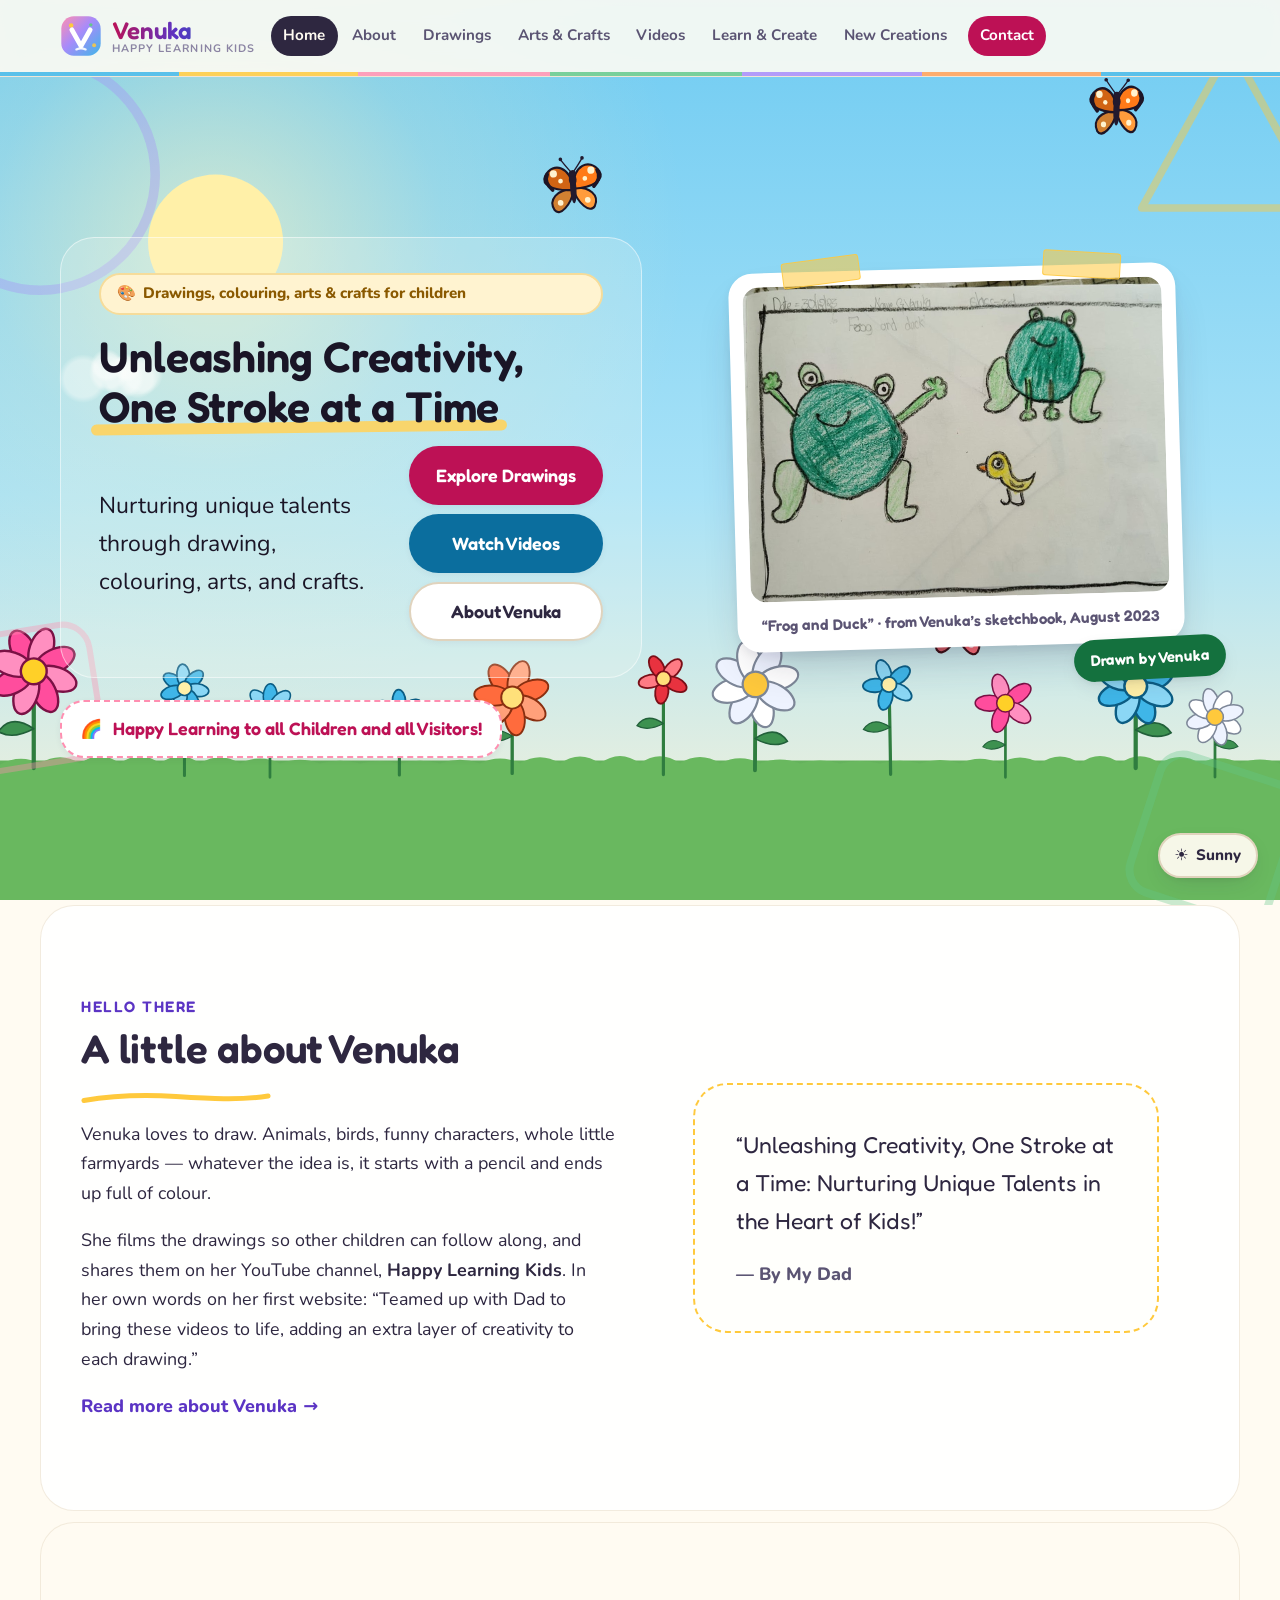
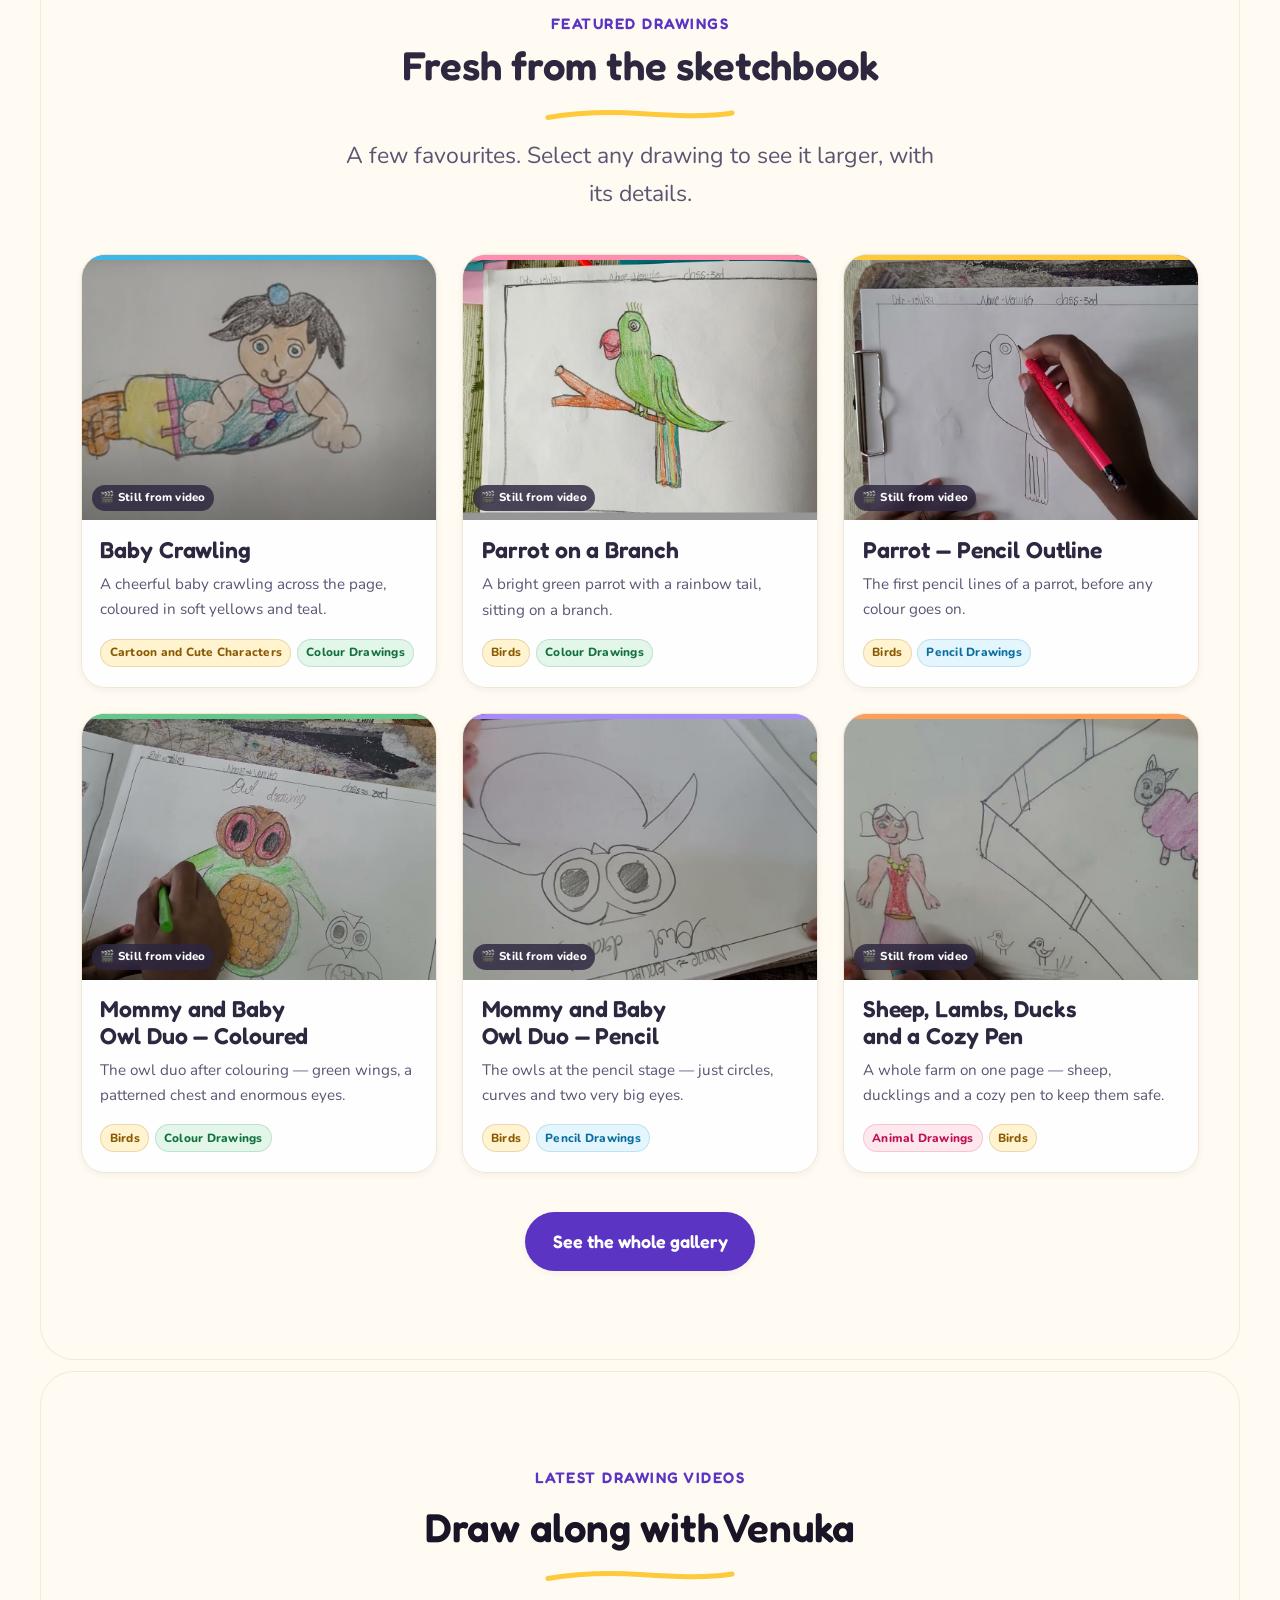
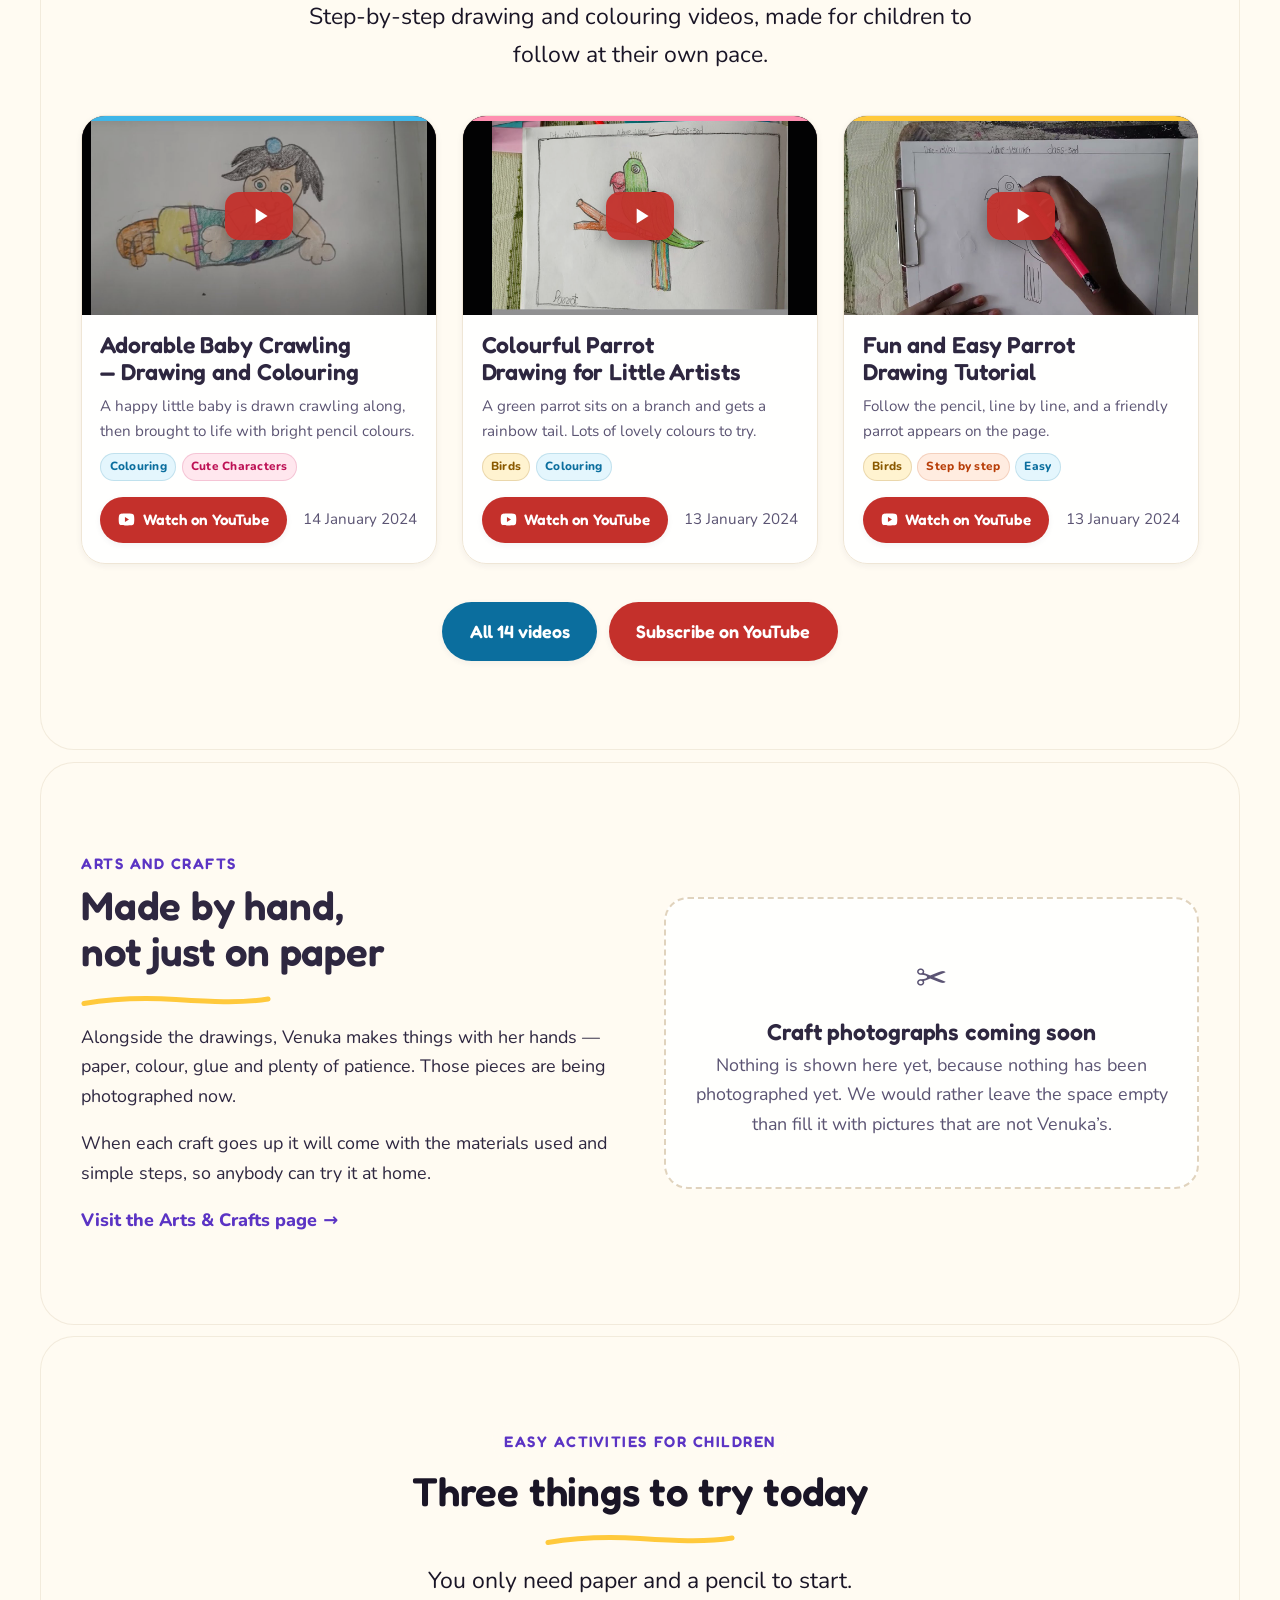
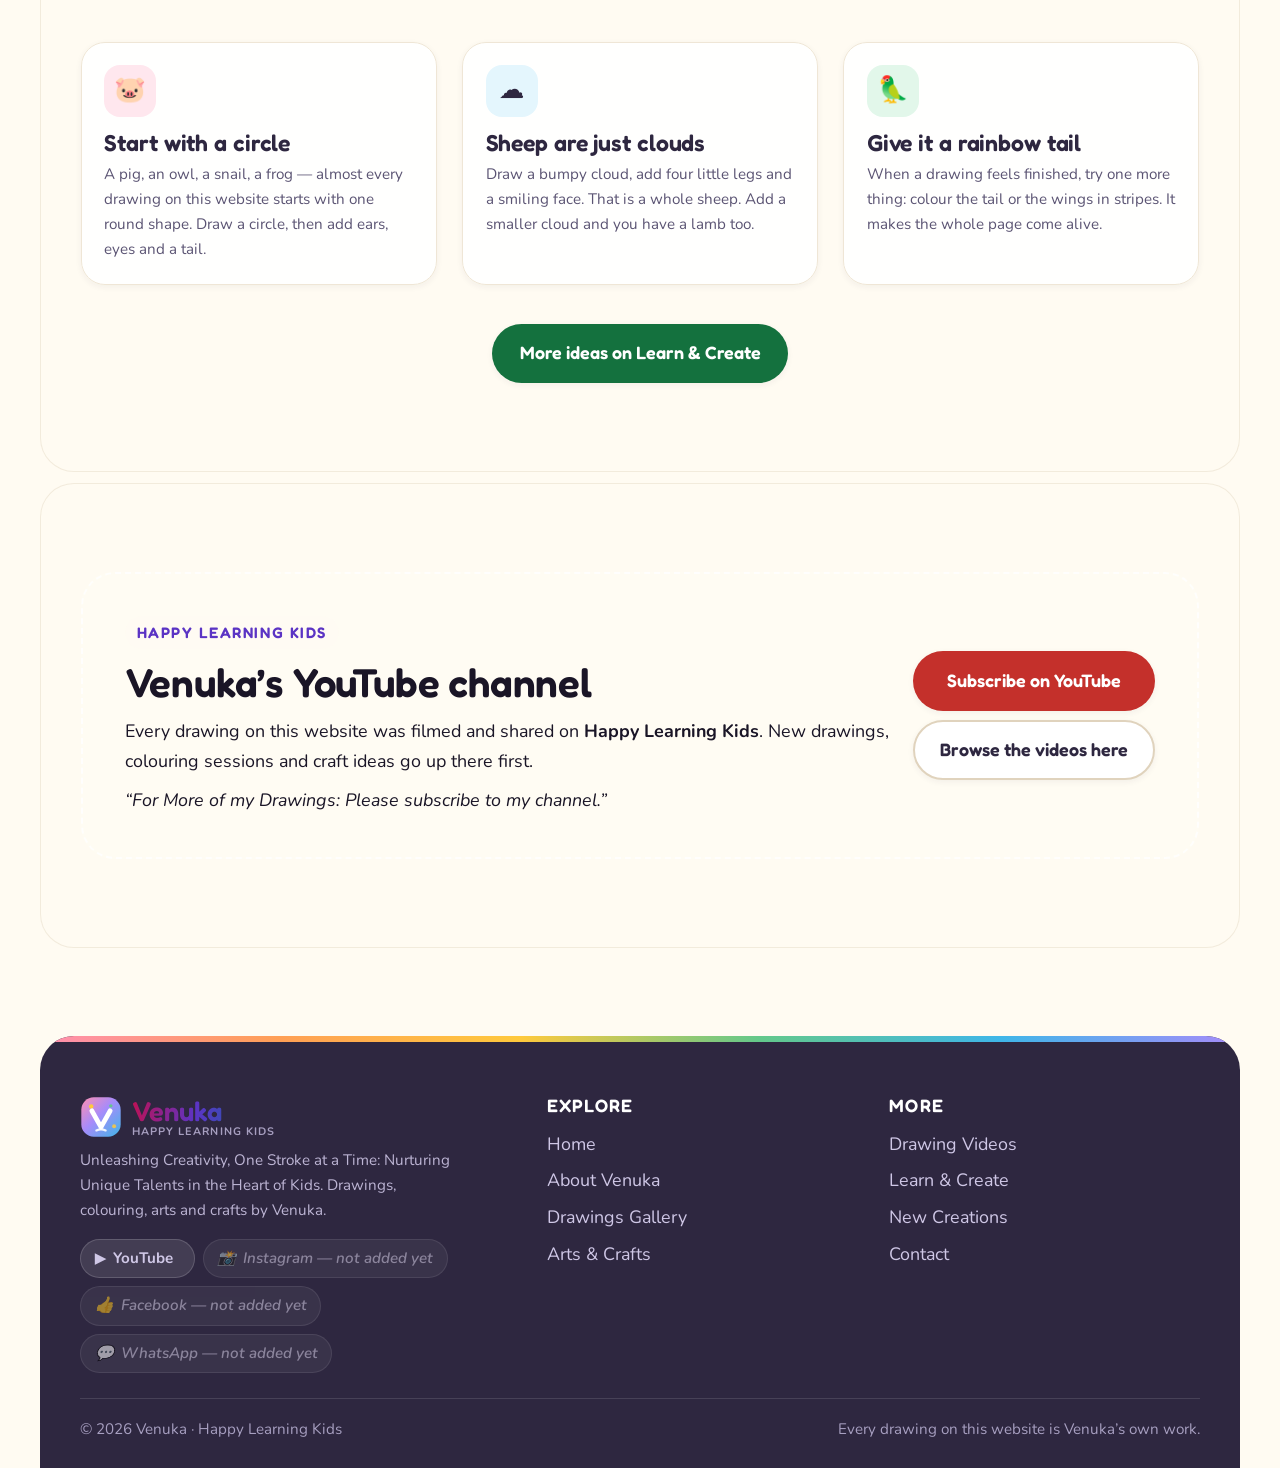
==== index.html @ 7fcc52aa "Venuka — art and crafts website A zero-dependency static site for Venuka's drawings, paintings and c" ====
<!doctype html>
<html lang="en">
<head>
  <meta charset="utf-8">
  <meta name="viewport" content="width=device-width, initial-scale=1">
  <title>Venuka — Drawings, Arts &amp; Crafts for Children | Happy Learning Kids</title>
  <meta name="description" content="Venuka's online art studio: children's drawings, colouring, arts and crafts, and step-by-step drawing videos from the Happy Learning Kids YouTube channel. Unleashing creativity, one stroke at a time.">
  <meta name="color-scheme" content="light">
  <meta name="theme-color" content="#fffbf2">
  <meta name="author" content="Venuka">

  <!-- Social preview. Once this site has its own web address, run
       node tools/set-domain.js https://your-address/   to fill these in. -->
  <meta property="og:type" content="website">
  <meta property="og:site_name" content="Venuka — Happy Learning Kids">
  <meta property="og:title" content="Venuka — Drawings, Arts &amp; Crafts for Children | Happy Learning Kids">
  <meta property="og:description" content="Venuka's online art studio: children's drawings, colouring, arts and crafts, and step-by-step drawing videos from the Happy Learning Kids YouTube channel. Unleashing creativity, one stroke at a time.">
  <meta property="og:image" content="assets/img/og-cover.jpg">
  <meta property="og:image:alt" content="A children's drawing of two green frogs and a yellow duckling by Venuka">
  <meta name="twitter:card" content="summary_large_image">
  <meta name="twitter:title" content="Venuka — Drawings, Arts &amp; Crafts for Children | Happy Learning Kids">
  <meta name="twitter:description" content="Venuka's online art studio: children's drawings, colouring, arts and crafts, and step-by-step drawing videos from the Happy Learning Kids YouTube channel. Unleashing creativity, one stroke at a time.">
  <meta name="twitter:image" content="assets/img/og-cover.jpg">

  <link rel="icon" href="assets/img/favicon.svg" type="image/svg+xml">
  <link rel="apple-touch-icon" href="assets/img/logo.svg">

  <link rel="preconnect" href="https://fonts.googleapis.com">
  <link rel="preconnect" href="https://fonts.gstatic.com" crossorigin>
  <link rel="stylesheet"
        href="https://fonts.googleapis.com/css2?family=Fredoka:wght@400;500;600&family=Nunito:ital,wght@0,400;0,600;0,700;0,800;1,400&display=swap">
  <link rel="stylesheet" href="assets/css/style.css">
</head>
<body>
  <canvas id="scene-canvas" class="scene-canvas" aria-hidden="true"></canvas>
  <a class="skip-link" href="#main">Skip to main content</a>

  <header class="site-header">
    <div class="wrap header-inner">
      <a class="brand" href="index.html">
        <img class="brand-mark" src="assets/img/logo.svg" alt="" width="42" height="42">
        <span class="brand-text">
          <span class="brand-name">Venuka</span>
          <span class="brand-sub">Happy Learning Kids</span>
        </span>
      </a>

      <button class="nav-toggle" type="button" aria-expanded="false" aria-controls="site-nav">
        <span class="nav-toggle-bars" aria-hidden="true"></span> Menu
      </button>

      <nav class="site-nav" id="site-nav" aria-label="Main navigation">
        <ul>
          <li><a href="index.html" aria-current="page">Home</a></li>
          <li><a href="about.html">About</a></li>
          <li><a href="drawings.html">Drawings</a></li>
          <li><a href="crafts.html">Arts &amp; Crafts</a></li>
          <li><a href="videos.html">Videos</a></li>
          <li><a href="learn.html">Learn &amp; Create</a></li>
          <li><a href="new-creations.html">New Creations</a></li>
          <li><a href="contact.html" class="nav-cta">Contact</a></li>
        </ul>
      </nav>
    </div>
  </header>

  <main id="main">
    <section class="hero">
      <div class="deco-layer" aria-hidden="true">
        <svg class="deco deco--circle float" viewBox="0 0 100 100" focusable="false"><circle cx="50" cy="50" r="48"/></svg>
        <svg class="deco deco--triangle float float--alt" viewBox="0 0 100 100" focusable="false"><path d="M50 5 97 90 3 90Z"/></svg>
        <svg class="deco deco--square float float--slow" viewBox="0 0 100 100" focusable="false"><rect x="5" y="5" width="90" height="90" rx="18"/></svg>
        <svg class="deco deco--diamond float float--alt" viewBox="0 0 100 100" focusable="false"><rect x="14" y="14" width="72" height="72" rx="12"/></svg>
      </div>
      <div class="wrap hero-grid">
        <div class="hero-copy">
          <p class="eyebrow"><span aria-hidden="true">&#127912;</span> Drawings, colouring, arts &amp; crafts for children</p>
          <h1>Unleashing Creativity,<br><span class="swash">One Stroke at a Time</span></h1>
          <p class="hero-lede">Nurturing unique talents through drawing, colouring, arts, and crafts.</p>
          <div class="hero-actions">
            <a class="btn btn--primary" href="drawings.html">Explore Drawings</a>
            <a class="btn btn--sky" href="videos.html">Watch Videos</a>
            <a class="btn btn--ghost" href="about.html">About Venuka</a>
          </div>
        </div>

        <div class="hero-art">
          <figure class="art-frame">
            <img src="assets/img/artwork/frog-and-duck-2023.jpg" width="1196" height="899"
                 fetchpriority="high" decoding="async"
                 alt="Sketchbook page headed &lsquo;Frog and duck&rsquo;: two round green frogs with big eyes and waving arms, and a small yellow duckling standing between them, drawn in black outline and filled in with green and yellow crayon.">
            <figcaption>&ldquo;Frog and Duck&rdquo; &middot; from Venuka&rsquo;s sketchbook, August 2023</figcaption>
          </figure>
          <p class="hero-badge" aria-hidden="true">Drawn by Venuka</p>
        </div>
      </div>

      <div class="wrap hero-welcome-row">
        <p class="hero-welcome"><span aria-hidden="true">&#127752;</span> Happy Learning to all Children and all Visitors!</p>
      </div>
    </section>

    <section class="section section--tint">
      <div class="wrap">
        <div class="grid grid--2" style="align-items:center">
          <div class="reveal">
            <span class="section-kicker">Hello there</span>
            <h2>A little about Venuka</h2>
            <svg class="underline-swash" viewBox="0 0 200 12" aria-hidden="true" focusable="false" preserveAspectRatio="none"><path d="M3 8.5C34 3.5 66 2.5 100 4.5C134 6.5 168 8.5 197 4" fill="none" stroke="currentColor" stroke-width="5" stroke-linecap="round"/></svg>
            <p>Venuka loves to draw. Animals, birds, funny characters, whole little farmyards &mdash;
              whatever the idea is, it starts with a pencil and ends up full of colour.</p>
            <p>She films the drawings so other children can follow along, and shares them on
              her YouTube channel, <strong>Happy Learning Kids</strong>. In her own words on her
              first website: &ldquo;Teamed up with Dad to bring these videos to life, adding an extra
              layer of creativity to each drawing.&rdquo;</p>
            <p><a class="link-arrow" href="about.html">Read more about Venuka</a></p>
          </div>
          <blockquote class="callout reveal" style="border-color:var(--sun)">
            <p style="font-family:var(--font-display);font-size:var(--step-1);color:var(--ink)">
              &ldquo;Unleashing Creativity, One Stroke at a Time: Nurturing Unique Talents in the Heart of Kids!&rdquo;</p>
            <footer style="color:var(--ink-soft);font-weight:800">&mdash; By My Dad</footer>
          </blockquote>
        </div>
      </div>
    </section>

    <section class="section" id="featured">
      <div class="wrap">
        <div class="section-head section-head--center reveal">
          <span class="section-kicker">Featured drawings</span>
          <h2>Fresh from the sketchbook</h2>
          <svg class="underline-swash" viewBox="0 0 200 12" aria-hidden="true" focusable="false" preserveAspectRatio="none"><path d="M3 8.5C34 3.5 66 2.5 100 4.5C134 6.5 168 8.5 197 4" fill="none" stroke="currentColor" stroke-width="5" stroke-linecap="round"/></svg>
          <p>A few favourites. Select any drawing to see it larger, with its details.</p>
        </div>
        <noscript><p class="noscript-note">This part of the page needs JavaScript to show Venuka&rsquo;s artwork and videos. You can also see everything on the <a href="https://www.youtube.com/@hlearningkids">Happy Learning Kids YouTube channel</a>.</p></noscript>
        <div class="grid grid--3" id="featured-drawings" data-lightbox-scope></div>
        <div class="section-foot">
          <a class="btn btn--purple" href="drawings.html">See the whole gallery</a>
        </div>
      </div>
    </section>

    <section class="section section--sky">
      <div class="wrap">
        <div class="section-head section-head--center reveal">
          <span class="section-kicker">Latest drawing videos</span>
          <h2>Draw along with Venuka</h2>
          <svg class="underline-swash" viewBox="0 0 200 12" aria-hidden="true" focusable="false" preserveAspectRatio="none"><path d="M3 8.5C34 3.5 66 2.5 100 4.5C134 6.5 168 8.5 197 4" fill="none" stroke="currentColor" stroke-width="5" stroke-linecap="round"/></svg>
          <p>Step-by-step drawing and colouring videos, made for children to follow at their own pace.</p>
        </div>
        <noscript><p class="noscript-note">This part of the page needs JavaScript to show Venuka&rsquo;s artwork and videos. You can also see everything on the <a href="https://www.youtube.com/@hlearningkids">Happy Learning Kids YouTube channel</a>.</p></noscript>
        <div class="grid grid--3" id="latest-videos"></div>
        <div class="section-foot">
          <a class="btn btn--sky" href="videos.html">All 14 videos</a>
          <a class="btn btn--yt" href="https://www.youtube.com/@hlearningkids" target="_blank" rel="noopener">Subscribe on YouTube<span class="visually-hidden"> (opens in a new tab)</span></a>
        </div>
      </div>
    </section>

    <section class="section">
      <div class="wrap">
        <div class="grid grid--2" style="align-items:center;gap:clamp(1.5rem,4vw,3rem)">
          <div class="reveal">
            <span class="section-kicker">Arts and crafts</span>
            <h2>Made by hand, not just on paper</h2>
            <svg class="underline-swash" viewBox="0 0 200 12" aria-hidden="true" focusable="false" preserveAspectRatio="none"><path d="M3 8.5C34 3.5 66 2.5 100 4.5C134 6.5 168 8.5 197 4" fill="none" stroke="currentColor" stroke-width="5" stroke-linecap="round"/></svg>
            <p>Alongside the drawings, Venuka makes things with her hands &mdash; paper, colour, glue
              and plenty of patience. Those pieces are being photographed now.</p>
            <p>When each craft goes up it will come with the materials used and simple
              steps, so anybody can try it at home.</p>
            <p><a class="link-arrow" href="crafts.html">Visit the Arts &amp; Crafts page</a></p>
          </div>
          <div class="state reveal">
            <span class="state-emoji" aria-hidden="true">&#9986;</span>
            <h3>Craft photographs coming soon</h3>
            <p>Nothing is shown here yet, because nothing has been photographed yet.
              We would rather leave the space empty than fill it with pictures that
              are not Venuka&rsquo;s.</p>
          </div>
        </div>
      </div>
    </section>

    <section class="section section--sun">
      <div class="wrap">
        <div class="section-head section-head--center reveal">
          <span class="section-kicker">Easy activities for children</span>
          <h2>Three things to try today</h2>
          <svg class="underline-swash" viewBox="0 0 200 12" aria-hidden="true" focusable="false" preserveAspectRatio="none"><path d="M3 8.5C34 3.5 66 2.5 100 4.5C134 6.5 168 8.5 197 4" fill="none" stroke="currentColor" stroke-width="5" stroke-linecap="round"/></svg>
          <p>You only need paper and a pencil to start.</p>
        </div>
        <div class="grid grid--3" id="home-activities"></div>
        <div class="section-foot">
          <a class="btn btn--green" href="learn.html">More ideas on Learn &amp; Create</a>
        </div>
      </div>
    </section>

    <section class="section section--open">
      <div class="wrap">
        <div class="callout callout--split reveal">
          <div>
            <span class="section-kicker">Happy Learning Kids</span>
            <h2 class="mt-0">Venuka&rsquo;s YouTube channel</h2>
            <p>Every drawing on this website was filmed and shared on <strong>Happy Learning Kids</strong>.
              New drawings, colouring sessions and craft ideas go up there first.</p>
            <p style="margin-top:.6rem"><em>&ldquo;For More of my Drawings: Please subscribe to my channel.&rdquo;</em></p>
          </div>
          <div style="display:grid;gap:.6rem">
            <a class="btn btn--yt" href="https://www.youtube.com/@hlearningkids" target="_blank" rel="noopener">Subscribe on YouTube<span class="visually-hidden"> (opens in a new tab)</span></a>
            <a class="btn btn--ghost" href="videos.html">Browse the videos here</a>
          </div>
        </div>
      </div>
    </section>

  </main>

  <footer class="site-footer">
    <div class="wrap footer-grid">
      <div class="footer-brand">
        <a class="brand" href="index.html">
          <img class="brand-mark" src="assets/img/logo.svg" alt="" width="42" height="42">
          <span class="brand-text">
            <span class="brand-name">Venuka</span>
            <span class="brand-sub">Happy Learning Kids</span>
          </span>
        </a>
        <p class="footer-blurb">Unleashing Creativity, One Stroke at a Time: Nurturing Unique Talents in the
          Heart of Kids. Drawings, colouring, arts and crafts by Venuka.</p>
        <div class="footer-social">
          <a class="social-pill" href="https://www.youtube.com/@hlearningkids" target="_blank" rel="noopener">
            <span aria-hidden="true">&#9654;&#65039;</span> YouTube<span class="visually-hidden"> — Happy Learning Kids channel (opens in a new tab)</span>
          </a>
          <span class="social-pill" aria-disabled="true"><span aria-hidden="true">&#128248;</span> Instagram — not added yet</span>
          <span class="social-pill" aria-disabled="true"><span aria-hidden="true">&#128077;</span> Facebook — not added yet</span>
          <span class="social-pill" aria-disabled="true"><span aria-hidden="true">&#128172;</span> WhatsApp — not added yet</span>
        </div>
      </div>

      <nav class="footer-nav" aria-label="Footer navigation">
        <h3>Explore</h3>
        <ul>
          <li><a href="index.html">Home</a></li>
          <li><a href="about.html">About Venuka</a></li>
          <li><a href="drawings.html">Drawings Gallery</a></li>
          <li><a href="crafts.html">Arts &amp; Crafts</a></li>
        </ul>
      </nav>

      <nav class="footer-nav" aria-label="More pages">
        <h3>More</h3>
        <ul>
          <li><a href="videos.html">Drawing Videos</a></li>
          <li><a href="learn.html">Learn &amp; Create</a></li>
          <li><a href="new-creations.html">New Creations</a></li>
          <li><a href="contact.html">Contact</a></li>
        </ul>
      </nav>
    </div>

    <div class="wrap footer-bottom">
      <p class="mb-0">&copy; <span data-year>2026</span> Venuka &middot; Happy Learning Kids</p>
      <p class="mb-0">Every drawing on this website is Venuka&rsquo;s own work.</p>
    </div>
  </footer>

  <button type="button" class="scene-toggle" id="scene-toggle" aria-pressed="true">
    <span class="scene-icon" data-scene-icon aria-hidden="true">&#9728;&#65039;</span>
    <span class="visually-hidden">Moving background scene</span>
    <span class="scene-label" data-scene-text>Sunny</span>
  </button>

  <script src="assets/js/data.js"></script>
  <script src="assets/js/site.js"></script>
  <script src="assets/js/scene.js"></script>
  <script src="assets/js/page-home.js"></script>
</body>
</html>
---- assets/css/style.css ----
/* =========================================================================
   Venuka — Happy Learning Kids
   A joyful online art studio. One stylesheet, no build step.
   Sections: 1 Tokens  2 Base  3 Header/Nav  4 Buttons  5 Hero  6 Sections
             7 Cards  8 Toolbar (search/filters)  9 States  10 Lightbox
             11 Forms  12 Footer  13 Decor & motion  14 Utilities
   ========================================================================= */

/* ---------- 1. Tokens ---------------------------------------------------- */
:root {
  color-scheme: light;

  /* Palette — soft, joyful, contrast-checked */
  --cream:        #fffbf2;
  --cream-deep:   #fdf2dd;
  --paper:        #ffffff;
  --ink:          #2e2740;
  --ink-strong:   #1a1526;   /* for text sitting directly on the scene */
  --ink-soft:     #5b5473;
  --ink-faint:    #8b84a3;

  --sky:          #3fb6e8;
  --sky-tint:     #e4f6fd;
  --sky-deep:     #0b6e9e;

  --sun:          #ffc93c;
  --sun-tint:     #fff3d0;
  --sun-deep:     #8a5900;

  --pink:         #ff8fb1;
  --pink-tint:    #ffe7ee;
  --pink-deep:    #bd1155;

  --green:        #63c88b;
  --green-tint:   #e2f7ea;
  --green-deep:   #14713e;

  --purple:       #a78bfa;
  --purple-tint:  #efe9ff;
  --purple-deep:  #5b34c4;

  --orange:       #ff9f55;
  --orange-tint:  #ffece0;
  --orange-deep:  #b83e08;

  --line:         #efe6d6;
  --line-strong:  #e0d3bd;

  /* Type */
  --font-display: "Fredoka", "Trebuchet MS", "Segoe UI", system-ui, sans-serif;
  --font-body:    "Nunito", "Segoe UI", system-ui, -apple-system, sans-serif;

  --step--1: clamp(0.86rem, 0.83rem + 0.15vw, 0.95rem);
  --step-0:  clamp(1rem, 0.96rem + 0.2vw, 1.12rem);
  --step-1:  clamp(1.2rem, 1.12rem + 0.4vw, 1.45rem);
  --step-2:  clamp(1.45rem, 1.3rem + 0.72vw, 1.95rem);
  --step-3:  clamp(1.8rem, 1.55rem + 1.2vw, 2.6rem);
  --step-4:  clamp(2.2rem, 1.7rem + 2.3vw, 3.75rem);

  /* Shape & depth */
  --r-sm: 10px;
  --r-md: 16px;
  --r-lg: 24px;
  --r-xl: 34px;
  --r-pill: 999px;

  --shadow-sm: 0 2px 6px rgba(46, 39, 64, .06);
  --shadow-md: 0 8px 24px -10px rgba(46, 39, 64, .22), 0 2px 6px rgba(46, 39, 64, .05);
  --shadow-lg: 0 22px 48px -20px rgba(46, 39, 64, .32), 0 4px 12px rgba(46, 39, 64, .07);

  --wrap: 1160px;
  --gutter: clamp(1rem, 4vw, 2.5rem);
  --section-y: clamp(3rem, 7vw, 5.5rem);

  --ease: cubic-bezier(.33, .9, .35, 1);
  --dur: .28s;
}

/* ---------- 2. Base ------------------------------------------------------ */
*, *::before, *::after { box-sizing: border-box; }

html { -webkit-text-size-adjust: 100%; scroll-behavior: smooth; }
@media (prefers-reduced-motion: reduce) { html { scroll-behavior: auto; } }

body {
  margin: 0;
  background: var(--cream);
  color: var(--ink);
  font-family: var(--font-body);
  font-size: var(--step-0);
  line-height: 1.65;
  -webkit-font-smoothing: antialiased;
  overflow-x: hidden;
}

h1, h2, h3, h4 {
  font-family: var(--font-display);
  font-weight: 600;
  line-height: 1.15;
  margin: 0 0 .5em;
  letter-spacing: -.005em;
  text-wrap: balance;
}
h1 { font-size: var(--step-4); }
h2 { font-size: var(--step-3); }
h3 { font-size: var(--step-1); }
p  { margin: 0 0 1em; text-wrap: pretty; }
p:last-child { margin-bottom: 0; }

img, svg, iframe { max-width: 100%; }
img { height: auto; display: block; }

a { color: var(--sky-deep); text-decoration-thickness: .09em; text-underline-offset: .16em; }
a:hover { color: var(--purple-deep); }

ul, ol { padding-left: 1.15em; }
li { margin-bottom: .35em; }

:focus-visible {
  outline: 3px solid var(--purple-deep);
  outline-offset: 3px;
  border-radius: 6px;
}

::selection { background: var(--sun-tint); color: var(--ink); }

.skip-link {
  position: absolute; left: 8px; top: -100px; z-index: 200;
  background: var(--ink); color: #fff; padding: .7em 1.2em;
  border-radius: 0 0 var(--r-md) var(--r-md); font-weight: 700;
  text-decoration: none; transition: top .18s var(--ease);
}
.skip-link:focus { top: 0; color: #fff; }

.wrap { width: min(100% - (var(--gutter) * 2), var(--wrap)); margin-inline: auto; }
.wrap--narrow { width: min(100% - (var(--gutter) * 2), 780px); margin-inline: auto; }

/* ---------- 3. Header & navigation --------------------------------------- */
.site-header {
  position: sticky; top: 0; z-index: 90;
  background: rgba(255, 251, 242, .88);
  backdrop-filter: blur(12px) saturate(1.3);
  -webkit-backdrop-filter: blur(12px) saturate(1.3);
  border-bottom: 1px solid var(--line);
}
.site-header::after {
  content: ""; display: block; height: 4px;
  background: linear-gradient(90deg, var(--sky) 0 14%, var(--sun) 14% 28%, var(--pink) 28% 43%,
              var(--green) 43% 58%, var(--purple) 58% 72%, var(--orange) 72% 86%, var(--sky) 86% 100%);
  opacity: .85;
}
.header-inner {
  display: flex; align-items: center; gap: 1rem;
  min-height: 72px;
}

.brand { display: inline-flex; align-items: center; gap: .6rem; text-decoration: none; color: var(--ink); }
.brand:hover { color: var(--ink); }
.brand-mark { width: 42px; height: 42px; flex: none; }
.brand-text { display: grid; line-height: 1.05; }
.brand-name {
  font-family: var(--font-display); font-weight: 600; font-size: 1.5rem;
  background: linear-gradient(96deg, var(--pink-deep), var(--purple-deep) 45%, var(--sky-deep));
  -webkit-background-clip: text; background-clip: text; color: transparent;
}
.brand-sub { font-size: .68rem; letter-spacing: .1em; text-transform: uppercase; color: var(--ink-faint); font-weight: 700; }

.nav-toggle {
  margin-left: auto; display: inline-flex; align-items: center; gap: .5rem;
  background: var(--paper); border: 2px solid var(--line-strong); color: var(--ink);
  font: inherit; font-weight: 700; padding: .5em .85em; border-radius: var(--r-pill); cursor: pointer;
}
.nav-toggle:hover { border-color: var(--purple); }
.nav-toggle-bars { position: relative; width: 18px; height: 2px; background: currentColor; border-radius: 2px; }
.nav-toggle-bars::before, .nav-toggle-bars::after {
  content: ""; position: absolute; left: 0; width: 18px; height: 2px; background: currentColor; border-radius: 2px;
  transition: transform var(--dur) var(--ease), top var(--dur) var(--ease);
}
.nav-toggle-bars::before { top: -6px; }
.nav-toggle-bars::after  { top: 6px; }
.nav-toggle[aria-expanded="true"] .nav-toggle-bars { background: transparent; }
.nav-toggle[aria-expanded="true"] .nav-toggle-bars::before { top: 0; transform: rotate(45deg); }
.nav-toggle[aria-expanded="true"] .nav-toggle-bars::after  { top: 0; transform: rotate(-45deg); }

.site-nav ul { list-style: none; display: flex; align-items: center; gap: .15rem; margin: 0; padding: 0; }
.site-nav li { margin: 0; }
.site-nav a {
  display: block; padding: .5em .8em; border-radius: var(--r-pill);
  color: var(--ink-soft); font-weight: 700; text-decoration: none; font-size: var(--step--1);
  white-space: nowrap; transition: background var(--dur) var(--ease), color var(--dur) var(--ease);
}
.site-nav a:hover { background: var(--purple-tint); color: var(--purple-deep); }
.site-nav a[aria-current="page"] { background: var(--ink); color: var(--cream); }
.site-nav .nav-cta {
  background: var(--pink-deep); color: #fff; margin-left: .4rem;
}
.site-nav .nav-cta:hover { background: var(--purple-deep); color: #fff; }

@media (max-width: 1060px) {
  .site-nav {
    position: absolute; inset: 100% 0 auto 0;
    background: var(--cream); border-bottom: 1px solid var(--line);
    box-shadow: var(--shadow-md);
    padding: .6rem var(--gutter) 1.2rem;
    display: none;
  }
  .site-nav.is-open { display: block; }
  .site-nav ul { flex-direction: column; align-items: stretch; gap: .15rem; }
  .site-nav a { padding: .75em 1em; font-size: var(--step-0); }
  .site-nav .nav-cta { margin-left: 0; margin-top: .4rem; text-align: center; }
}
@media (min-width: 1061px) { .nav-toggle { display: none; } }
@media (max-width: 400px) {
  .header-inner { gap: .5rem; min-height: 64px; }
  .brand-mark { width: 36px; height: 36px; }
  .brand-name { font-size: 1.28rem; }
  .brand-sub { font-size: .6rem; letter-spacing: .05em; }
  .nav-toggle { padding: .45em .7em; font-size: .9rem; }
}

/* ---------- 4. Buttons --------------------------------------------------- */
.btn {
  display: inline-flex; align-items: center; justify-content: center; gap: .5em;
  font-family: var(--font-display); font-weight: 600; font-size: var(--step-0);
  padding: .72em 1.4em; border-radius: var(--r-pill);
  border: 2px solid transparent; cursor: pointer; text-decoration: none;
  transition: transform var(--dur) var(--ease), box-shadow var(--dur) var(--ease),
              background var(--dur) var(--ease), color var(--dur) var(--ease);
  box-shadow: var(--shadow-sm);
}
.btn:hover { transform: translateY(-2px); box-shadow: var(--shadow-md); }
.btn:active { transform: translateY(0); }
.btn svg { flex: none; }

.btn--primary { background: var(--pink-deep); color: #fff; }
.btn--primary:hover { background: #a30d48; color: #fff; }
.btn--sky     { background: var(--sky-deep); color: #fff; }
.btn--sky:hover { background: #085a82; color: #fff; }
.btn--purple  { background: var(--purple-deep); color: #fff; }
.btn--purple:hover { background: #4a27a8; color: #fff; }
.btn--green   { background: var(--green-deep); color: #fff; }
.btn--green:hover { background: #0f5c31; color: #fff; }
.btn--yt      { background: #c4302b; color: #fff; }
.btn--yt:hover { background: #a3231f; color: #fff; }
.btn--ghost {
  background: var(--paper); color: var(--ink); border-color: var(--line-strong);
}
.btn--ghost:hover { background: var(--paper); color: var(--purple-deep); border-color: var(--purple); }
.btn--sm { font-size: var(--step--1); padding: .55em 1.05em; }
.btn--block { width: 100%; }

.link-arrow {
  display: inline-flex; align-items: center; gap: .35em; font-weight: 800;
  text-decoration: none; color: var(--purple-deep);
}
.link-arrow::after { content: "→"; transition: transform var(--dur) var(--ease); }
.link-arrow:hover::after { transform: translateX(4px); }

/* ---------- 5. Hero ------------------------------------------------------ */
.hero { position: relative; padding: clamp(2.5rem, 6vw, 5rem) 0 clamp(2rem, 5vw, 4rem); overflow: hidden; }
.hero-grid {
  display: grid; gap: clamp(1.75rem, 4vw, 3.5rem);
  grid-template-columns: 1fr; align-items: center;
}
@media (min-width: 900px) { .hero-grid { grid-template-columns: 1.05fr .95fr; } }

.eyebrow {
  display: inline-flex; align-items: center; gap: .5em;
  background: var(--sun-tint); color: var(--sun-deep);
  border: 2px solid #f6dc9a;
  font-weight: 800; font-size: var(--step--1);
  padding: .4em 1em; border-radius: var(--r-pill); margin-bottom: 1.1rem;
}
.hero h1 { margin-bottom: .35em; }
.hero h1 .swash {
  position: relative; display: inline-block; white-space: nowrap;
  max-width: 100%;                    /* never wider than the card it sits in */
}
.hero h1 .swash::after {
  content: ""; position: absolute; left: -2%; right: -2%; bottom: -.06em; height: .26em;
  background: var(--sun); border-radius: var(--r-pill); z-index: -1; opacity: .9;
  transform: rotate(-.7deg);
}
.hero-lede { font-size: var(--step-1); color: var(--ink-soft); max-width: 34ch; }
.hero-actions { display: flex; flex-wrap: wrap; gap: .7rem; margin-top: 1.6rem; }

.hero-welcome {
  margin-top: 1.8rem; display: inline-flex; align-items: center; gap: .65rem;
  background: var(--paper); border: 2px dashed var(--pink);
  border-radius: var(--r-lg); padding: .75rem 1.15rem;
  font-family: var(--font-display); font-weight: 600; color: var(--pink-deep);
  box-shadow: var(--shadow-sm);
}

/* Featured artwork "taped paper" frame */
.hero-art { position: relative; }
.art-frame {
  position: relative; background: var(--paper); padding: 14px 14px 0;
  border-radius: var(--r-lg); box-shadow: var(--shadow-lg);
  transform: rotate(-1.6deg);
}
.art-frame img { border-radius: var(--r-md); width: 100%; }
.art-frame figcaption {
  font-family: var(--font-display); font-weight: 600; text-align: center;
  padding: .7rem .5rem .9rem; color: var(--ink-soft); font-size: var(--step--1);
}
.art-frame::before, .art-frame::after {
  content: ""; position: absolute; top: -13px; width: 78px; height: 26px;
  background: rgba(255, 201, 60, .55); border: 1px solid rgba(255, 201, 60, .8);
  border-radius: 3px;
}
.art-frame::before { left: 12%; transform: rotate(-6deg); }
.art-frame::after  { right: 12%; transform: rotate(5deg); }

.hero-badge {
  position: absolute; right: -6px; bottom: -14px;
  background: var(--green-deep); color: #fff;
  font-family: var(--font-display); font-weight: 600; font-size: var(--step--1);
  padding: .55em 1.1em; border-radius: var(--r-pill);
  box-shadow: var(--shadow-md); transform: rotate(-3deg);
}

/* ---------- 6. Sections -------------------------------------------------- */
.section { padding-block: var(--section-y); position: relative; }
.section--tint { background: var(--paper); border-block: 1px solid var(--line); }
.section--sky  { background: linear-gradient(180deg, var(--sky-tint), var(--cream)); }
.section--sun  { background: linear-gradient(180deg, var(--sun-tint), var(--cream)); }

.section-head { margin-bottom: clamp(1.6rem, 3.5vw, 2.6rem); max-width: 62ch; }
.section-head--center { margin-inline: auto; text-align: center; }
.section-head p { color: var(--ink-soft); font-size: var(--step-1); margin-bottom: 0; }
.section-kicker {
  display: block; font-family: var(--font-display); font-weight: 600;
  color: var(--purple-deep); font-size: var(--step--1);
  letter-spacing: .1em; text-transform: uppercase; margin-bottom: .4rem;
}
.underline-swash { display: block; width: 190px; max-width: 55%; height: 12px; margin: .1rem 0 1rem; color: var(--sun); }
.section-head--center .underline-swash { margin-inline: auto; }

.section-foot { margin-top: clamp(1.6rem, 3vw, 2.4rem); display: flex; flex-wrap: wrap; gap: .8rem; justify-content: center; }

/* Page banner (inner pages) */
.page-hero { padding: clamp(2.2rem, 5vw, 3.6rem) 0 clamp(1.4rem, 3vw, 2.2rem); position: relative; overflow: hidden; }
.page-hero h1 { margin-bottom: .3em; }
.page-hero p { font-size: var(--step-1); color: var(--ink-soft); max-width: 60ch; }
.breadcrumb { font-size: var(--step--1); color: var(--ink-faint); margin-bottom: .6rem; }
.breadcrumb a { color: var(--ink-soft); text-decoration: none; font-weight: 700; }
.breadcrumb a:hover { color: var(--purple-deep); text-decoration: underline; }

/* ---------- 7. Cards ----------------------------------------------------- */
.grid { display: grid; gap: clamp(1rem, 2.4vw, 1.6rem); }
.grid--3 { grid-template-columns: repeat(auto-fill, minmax(min(100%, 290px), 1fr)); }
.grid--4 { grid-template-columns: repeat(auto-fill, minmax(min(100%, 235px), 1fr)); }
.grid--2 { grid-template-columns: repeat(auto-fill, minmax(min(100%, 400px), 1fr)); }

.card {
  position: relative; display: flex; flex-direction: column;
  background: var(--paper); border: 1px solid var(--line);
  border-radius: var(--r-lg); overflow: hidden;
  box-shadow: var(--shadow-sm);
  transition: transform var(--dur) var(--ease), box-shadow var(--dur) var(--ease), border-color var(--dur) var(--ease);
}
.card::before {
  content: ""; position: absolute; inset: 0 0 auto; height: 5px; z-index: 2;
  background: var(--accent, var(--sky));
}
.card:hover, .card:focus-within { transform: translateY(-4px); box-shadow: var(--shadow-lg); border-color: var(--line-strong); }
.card-body { padding: 1.05rem 1.15rem 1.25rem; display: flex; flex-direction: column; flex: 1; gap: .55rem; }
.card-title { font-size: var(--step-1); margin: 0; }
.card-title a { color: inherit; text-decoration: none; }
.card-desc { color: var(--ink-soft); font-size: var(--step--1); margin: 0; }
.card-foot { margin-top: auto; padding-top: .45rem; display: flex; flex-wrap: wrap; gap: .5rem; align-items: center; }

.media {
  position: relative; display: block; width: 100%;
  background: var(--cream-deep);
  aspect-ratio: 4 / 3; overflow: hidden;
}
.media--wide { aspect-ratio: 16 / 9; }
.media img { width: 100%; height: 100%; object-fit: cover; transition: transform .5s var(--ease); }
.card:hover .media img { transform: scale(1.045); }

.tag-row { display: flex; flex-wrap: wrap; gap: .35rem; }
.tag {
  font-size: .74rem; font-weight: 800; letter-spacing: .02em;
  padding: .28em .7em; border-radius: var(--r-pill);
  background: var(--sky-tint); color: var(--sky-deep); border: 1px solid rgba(11, 110, 158, .16);
}
.tag--pink   { background: var(--pink-tint);   color: var(--pink-deep);   border-color: rgba(189, 17, 85, .16); }
.tag--green  { background: var(--green-tint);  color: var(--green-deep);  border-color: rgba(20, 113, 62, .16); }
.tag--purple { background: var(--purple-tint); color: var(--purple-deep); border-color: rgba(91, 52, 196, .16); }
.tag--sun    { background: var(--sun-tint);    color: var(--sun-deep);    border-color: rgba(138, 89, 0, .18); }
.tag--orange { background: var(--orange-tint); color: var(--orange-deep); border-color: rgba(184, 62, 8, .16); }

/* Small badge sitting on the image */
.media-badge {
  position: absolute; left: .6rem; bottom: .6rem; z-index: 2;
  background: rgba(46, 39, 64, .82); color: #fff;
  font-size: .72rem; font-weight: 800; letter-spacing: .02em;
  padding: .3em .7em; border-radius: var(--r-pill);
  backdrop-filter: blur(4px); display: inline-flex; align-items: center; gap: .35em;
}

/* Artwork tile = button that opens the lightbox */
.art-tile { padding: 0; border: 0; background: none; font: inherit; cursor: zoom-in; text-align: left; width: 100%; }
.art-tile .media::after {
  content: ""; position: absolute; inset: 0; background: rgba(46, 39, 64, 0); transition: background var(--dur) var(--ease);
}
.art-tile:hover .media::after { background: rgba(46, 39, 64, .1); }
.zoom-hint {
  position: absolute; right: .6rem; top: 1rem; z-index: 3;
  width: 34px; height: 34px; border-radius: 50%;
  background: rgba(255, 255, 255, .92); color: var(--ink);
  display: grid; place-items: center; box-shadow: var(--shadow-sm);
  opacity: 0; transform: scale(.85); transition: opacity var(--dur) var(--ease), transform var(--dur) var(--ease);
}
.art-tile:hover .zoom-hint, .art-tile:focus-visible .zoom-hint { opacity: 1; transform: scale(1); }

/* Video facade */
.video-facade { position: relative; width: 100%; border: 0; padding: 0; background: var(--ink); cursor: pointer; display: block; }
.video-facade img { width: 100%; height: 100%; object-fit: cover; opacity: .95; transition: opacity var(--dur) var(--ease), transform .5s var(--ease); }
.video-facade:hover img { opacity: 1; transform: scale(1.04); }
.play-btn {
  position: absolute; inset: 0; margin: auto; width: 68px; height: 48px;
  border-radius: 14px; background: rgba(196, 48, 43, .94);
  display: grid; place-items: center; pointer-events: none;
  box-shadow: 0 6px 18px rgba(0, 0, 0, .35);
  transition: transform var(--dur) var(--ease), background var(--dur) var(--ease);
}
.video-facade:hover .play-btn { transform: scale(1.1); background: #c4302b; }
.play-btn svg { width: 26px; height: 26px; fill: #fff; margin-left: 2px; }
.video-embed { position: relative; width: 100%; aspect-ratio: 16 / 9; background: #000; }
.video-embed iframe { position: absolute; inset: 0; width: 100%; height: 100%; border: 0; }

/* Numbered step lists (crafts, learn) */
.steps { counter-reset: step; list-style: none; padding: 0; margin: .4rem 0 0; display: grid; gap: .55rem; }
.steps li { counter-increment: step; position: relative; padding-left: 2.4rem; margin: 0; color: var(--ink-soft); font-size: var(--step--1); }
.steps li::before {
  content: counter(step); position: absolute; left: 0; top: .05em;
  width: 1.7rem; height: 1.7rem; border-radius: 50%;
  background: var(--purple-tint); color: var(--purple-deep);
  font-family: var(--font-display); font-weight: 600; font-size: .85rem;
  display: grid; place-items: center;
}

/* Feature / idea tiles */
.tile {
  background: var(--paper); border: 1px solid var(--line); border-radius: var(--r-lg);
  padding: 1.35rem 1.4rem; box-shadow: var(--shadow-sm);
  transition: transform var(--dur) var(--ease), box-shadow var(--dur) var(--ease);
}
.tile:hover { transform: translateY(-3px); box-shadow: var(--shadow-md); }
.tile h3 { margin-bottom: .35rem; }
.tile p { color: var(--ink-soft); font-size: var(--step--1); }
.tile-icon {
  width: 52px; height: 52px; border-radius: var(--r-md); display: grid; place-items: center;
  margin-bottom: .85rem; font-size: 1.6rem; background: var(--accent-tint, var(--sky-tint));
}

/* Callout strip */
.callout {
  background: var(--paper); border: 2px dashed var(--purple);
  border-radius: var(--r-xl); padding: clamp(1.4rem, 3.5vw, 2.6rem);
  display: grid; gap: 1.2rem; align-items: center; box-shadow: var(--shadow-sm);
}
@media (min-width: 780px) { .callout--split { grid-template-columns: 1fr auto; } }
.callout h2, .callout h3 { margin-bottom: .3em; }
.callout p { color: var(--ink-soft); margin-bottom: 0; }

/* ---------- 8. Toolbar: search + filters --------------------------------- */
.toolbar {
  background: var(--paper); border: 1px solid var(--line); border-radius: var(--r-lg);
  padding: 1rem 1.15rem; box-shadow: var(--shadow-sm); margin-bottom: 1.6rem;
  display: grid; gap: .9rem;
}
.search-field { position: relative; display: block; }
.search-field label { display: block; font-weight: 800; font-size: var(--step--1); margin-bottom: .35rem; }
.search-field input {
  width: 100%; font: inherit; color: var(--ink);
  padding: .7em 2.6em .7em 2.6em;
  border: 2px solid var(--line-strong); border-radius: var(--r-pill);
  background: var(--cream);
}
.search-field input:focus { border-color: var(--purple); background: var(--paper); }
.search-icon { position: absolute; left: .95em; bottom: .72em; color: var(--ink-faint); pointer-events: none; }
.search-clear {
  position: absolute; right: .5em; bottom: .42em;
  border: 0; background: var(--line); color: var(--ink); cursor: pointer;
  width: 28px; height: 28px; border-radius: 50%; font-size: 1rem; line-height: 1;
  display: none; place-items: center;
}
.search-clear.is-visible { display: grid; }
.search-clear:hover { background: var(--pink-tint); color: var(--pink-deep); }

.filters { display: flex; flex-wrap: wrap; gap: .45rem; }
.filters-label {
  width: 100%; font-weight: 800; font-size: var(--step--1); margin-bottom: -.2rem;
}
.chip {
  font: inherit; font-weight: 700; font-size: var(--step--1);
  padding: .42em 1em; border-radius: var(--r-pill); cursor: pointer;
  background: var(--cream); color: var(--ink-soft);
  border: 2px solid var(--line-strong);
  transition: background var(--dur) var(--ease), color var(--dur) var(--ease), border-color var(--dur) var(--ease);
  display: inline-flex; align-items: center; gap: .45em;
}
.chip:hover { border-color: var(--purple); color: var(--purple-deep); }
.chip[aria-pressed="true"] { background: var(--ink); border-color: var(--ink); color: var(--cream); }
.chip-count { font-size: .74em; opacity: .75; font-variant-numeric: tabular-nums; }

.result-count { font-size: var(--step--1); color: var(--ink-soft); font-weight: 700; margin-bottom: 1rem; }

/* ---------- 9. States: loading / empty / error --------------------------- */
.state {
  border: 2px dashed var(--line-strong); border-radius: var(--r-lg);
  background: var(--paper); padding: clamp(1.8rem, 5vw, 3rem) 1.5rem;
  text-align: center; color: var(--ink-soft);
}
.state h3 { color: var(--ink); margin-bottom: .35rem; }
.state p { margin-bottom: 0; }
.state-emoji { font-size: 2.4rem; display: block; margin-bottom: .5rem; }
.state--error { border-color: var(--orange); background: var(--orange-tint); color: var(--orange-deep); }
.state--error h3 { color: var(--orange-deep); }
.state--ok { border-style: solid; border-color: var(--green); background: var(--green-tint); color: var(--green-deep); }
.state--ok h3 { color: var(--green-deep); }

/* Skeleton loader */
.skeleton-grid { display: grid; gap: clamp(1rem, 2.4vw, 1.6rem); grid-template-columns: repeat(auto-fill, minmax(min(100%, 290px), 1fr)); }
.skeleton {
  border-radius: var(--r-lg); border: 1px solid var(--line); background: var(--paper); overflow: hidden;
}
.skeleton-media { aspect-ratio: 4 / 3; background: var(--cream-deep); }
.skeleton-line { height: 12px; margin: 1rem 1.15rem; border-radius: var(--r-pill); background: var(--cream-deep); }
.skeleton-line:last-child { width: 60%; margin-bottom: 1.4rem; }
.skeleton-media, .skeleton-line {
  background: linear-gradient(90deg, var(--cream-deep) 25%, #f7ecd6 37%, var(--cream-deep) 63%);
  background-size: 400% 100%; animation: shimmer 1.4s linear infinite;
}
@keyframes shimmer { 0% { background-position: 100% 0; } 100% { background-position: 0 0; } }

/* "Photo coming soon" placeholder inside a media box */
.media--placeholder {
  display: grid; place-items: center; text-align: center; padding: 1rem;
  background: repeating-linear-gradient(-45deg, var(--cream-deep) 0 12px, #fbf0d9 12px 24px);
  color: var(--ink-soft);
}
.media--placeholder .ph-emoji { font-size: 2rem; display: block; }
.media--placeholder .ph-text { font-weight: 800; font-size: var(--step--1); }
.media--placeholder .ph-sub { font-size: .78rem; color: var(--ink-faint); }

/* ---------- 10. Lightbox ------------------------------------------------- */
.lightbox {
  position: fixed; inset: 0; z-index: 120;
  background: rgba(29, 24, 41, .9);
  backdrop-filter: blur(6px); -webkit-backdrop-filter: blur(6px);
  display: none; padding: clamp(.5rem, 3vw, 2rem);
}
.lightbox.is-open { display: grid; place-items: center; }
.lightbox-dialog {
  background: var(--cream); border-radius: var(--r-lg); overflow: hidden;
  width: min(100%, 1080px); max-height: 100%;
  display: grid; grid-template-rows: auto 1fr; box-shadow: var(--shadow-lg);
}
@media (min-width: 900px) {
  .lightbox-dialog { grid-template-columns: minmax(0, 1.55fr) minmax(300px, .95fr);
                     grid-template-rows: 1fr; min-height: min(66vh, 620px); }
}
.lightbox-figure {
  background: #1d1829; display: grid; place-items: center; min-height: 240px; position: relative; padding: 1rem;
}
.lightbox-figure img { max-height: min(72vh, 720px); width: auto; max-width: 100%; object-fit: contain; border-radius: var(--r-sm); }
@media (max-width: 899px) { .lightbox-figure { padding: .6rem; } .lightbox-figure img { max-height: 40vh; } }
.lightbox-panel { padding: 1.4rem 1.5rem; overflow-y: auto; display: flex; flex-direction: column; gap: .8rem; }
.lightbox-panel h2 { font-size: var(--step-2); margin-bottom: 0; }
.lightbox-panel .lb-desc { color: var(--ink-soft); }
.lb-meta { list-style: none; padding: 0; margin: 0; display: grid; gap: .5rem; border-top: 1px solid var(--line); padding-top: .9rem; }
.lb-meta li { display: grid; grid-template-columns: 8.5rem 1fr; gap: .5rem; margin: 0; font-size: var(--step--1); }
.lb-meta dt, .lb-meta .k { font-weight: 800; color: var(--ink); }
.lb-meta .v { color: var(--ink-soft); }
.lb-meta .v.is-missing { color: var(--ink-faint); font-style: italic; }
.lightbox-actions { margin-top: auto; display: flex; flex-wrap: wrap; gap: .55rem; padding-top: .6rem; }

.lb-close {
  position: absolute; top: .6rem; right: .6rem; z-index: 5;
  width: 42px; height: 42px; border-radius: 50%; border: 0; cursor: pointer;
  background: rgba(255, 255, 255, .92); color: var(--ink); font-size: 1.25rem; line-height: 1;
  display: grid; place-items: center; box-shadow: var(--shadow-sm);
}
.lb-close:hover { background: #fff; color: var(--pink-deep); }
.lb-nav {
  position: absolute; top: 50%; transform: translateY(-50%); z-index: 5;
  width: 44px; height: 44px; border-radius: 50%; border: 0; cursor: pointer;
  background: rgba(255, 255, 255, .85); color: var(--ink); font-size: 1.3rem; line-height: 1;
  display: grid; place-items: center; box-shadow: var(--shadow-sm);
}
.lb-nav:hover { background: #fff; color: var(--purple-deep); }
.lb-prev { left: .6rem; }
.lb-next { right: .6rem; }
.lb-counter {
  position: absolute; bottom: .7rem; left: 50%; transform: translateX(-50%);
  background: rgba(29, 24, 41, .75); color: #fff; font-size: .78rem; font-weight: 700;
  padding: .25em .8em; border-radius: var(--r-pill);
}
body.lb-open { overflow: hidden; }

/* ---------- 11. Forms ---------------------------------------------------- */
.form-card {
  background: var(--paper); border: 1px solid var(--line); border-radius: var(--r-lg);
  padding: clamp(1.3rem, 3.5vw, 2.2rem); box-shadow: var(--shadow-md);
}
.field { margin-bottom: 1.1rem; }
.field label { display: block; font-weight: 800; margin-bottom: .35rem; }
.field .req { color: var(--pink-deep); }
.field .hint { font-size: .82rem; color: var(--ink-faint); font-weight: 600; display: block; margin-top: .15rem; }
.field input, .field select, .field textarea {
  width: 100%; font: inherit; color: var(--ink); background: var(--cream);
  border: 2px solid var(--line-strong); border-radius: var(--r-md);
  padding: .7em .9em;
}
.field textarea { min-height: 150px; resize: vertical; border-radius: var(--r-md); }
.field input:focus, .field select:focus, .field textarea:focus { border-color: var(--purple); background: var(--paper); }
.field input[aria-invalid="true"], .field textarea[aria-invalid="true"] { border-color: var(--orange-deep); background: var(--orange-tint); }
.field-error { color: var(--orange-deep); font-weight: 700; font-size: var(--step--1); margin-top: .3rem; min-height: 1.2em; }
.field-error:empty { min-height: 0; }

.form-note {
  background: var(--sun-tint); border: 1px solid #f3dda4; border-radius: var(--r-md);
  padding: .9rem 1.1rem; font-size: var(--step--1); color: var(--sun-deep); margin-bottom: 1.3rem;
}
.form-note strong { color: #6d4600; }

.contact-list { list-style: none; padding: 0; margin: 0; display: grid; gap: .75rem; }
.contact-list li { margin: 0; }
.contact-item {
  display: flex; gap: .85rem; align-items: flex-start;
  background: var(--paper); border: 1px solid var(--line); border-radius: var(--r-md);
  padding: .85rem 1rem; text-decoration: none; color: inherit;
}
a.contact-item:hover { border-color: var(--purple); color: inherit; }
.contact-item .ci-icon { font-size: 1.3rem; flex: none; line-height: 1.3; }
.contact-item .ci-label { font-weight: 800; display: block; }
.contact-item .ci-value { color: var(--ink-soft); font-size: var(--step--1); word-break: break-word; }
.contact-item .ci-value.is-placeholder { color: var(--ink-faint); font-style: italic; }

/* ---------- 12. Footer --------------------------------------------------- */
.site-footer { background: var(--ink); color: #d8d2e8; margin-top: var(--section-y); }
.site-footer::before {
  content: ""; display: block; height: 6px;
  background: linear-gradient(90deg, var(--pink), var(--orange), var(--sun), var(--green), var(--sky), var(--purple));
}
.footer-grid { display: grid; gap: 2rem; padding: clamp(2.2rem, 5vw, 3.4rem) 0 1.6rem; }
@media (min-width: 760px) { .footer-grid { grid-template-columns: 1.4fr 1fr 1fr; } }
.site-footer h3 { color: #fff; font-size: var(--step-0); letter-spacing: .06em; text-transform: uppercase; margin-bottom: .8rem; }
.site-footer a { color: #cfc7e6; text-decoration: none; }
.site-footer a:hover { color: #fff; text-decoration: underline; }
.footer-nav ul { list-style: none; padding: 0; margin: 0; display: grid; gap: .45rem; }
.footer-nav li { margin: 0; }
.footer-blurb { color: #bdb5d4; font-size: var(--step--1); max-width: 42ch; }
.footer-brand .brand-name { font-size: 1.7rem; }
.footer-brand .brand-sub { color: #a79fc0; }
.footer-social { display: flex; flex-wrap: wrap; gap: .5rem; margin-top: 1rem; }
.social-pill {
  display: inline-flex; align-items: center; gap: .45em;
  background: rgba(255, 255, 255, .1); border: 1px solid rgba(255, 255, 255, .16);
  border-radius: var(--r-pill); padding: .4em .9em; font-size: var(--step--1); font-weight: 700;
}
.social-pill:hover { background: rgba(255, 255, 255, .18); text-decoration: none !important; }
.social-pill[aria-disabled="true"] { opacity: .55; font-style: italic; font-weight: 600; }
.footer-bottom {
  border-top: 1px solid rgba(255, 255, 255, .12); padding: 1.1rem 0 1.6rem;
  display: flex; flex-wrap: wrap; gap: .6rem 1.2rem; justify-content: space-between;
  font-size: var(--step--1); color: #a79fc0;
}

/* ---------- 13. Decor & motion ------------------------------------------- */
.blob { position: absolute; z-index: -1; pointer-events: none; opacity: .5; filter: blur(2px); }
.blob--1 { top: -70px; left: -90px; width: 320px; color: var(--sky); }
.blob--2 { bottom: -110px; right: -80px; width: 380px; color: var(--pink); }
.blob--3 { top: 30%; right: 6%; width: 120px; color: var(--sun); opacity: .55; }

/* Keep the decorative shapes gentle on small screens, where they sit directly
   behind the headings rather than beside them. */
@media (max-width: 760px) {
  .blob { opacity: .28; }
  .blob--1 { width: 230px; top: -50px; left: -80px; }
  .blob--2 { width: 260px; bottom: -70px; right: -70px; }
}

.float { animation: float 7s ease-in-out infinite; }
.float--slow { animation-duration: 10s; }
.float--alt  { animation-delay: -3.5s; }
@keyframes float {
  0%, 100% { transform: translateY(0) rotate(0deg); }
  50%      { transform: translateY(-14px) rotate(2.5deg); }
}

/* Content is visible by default. The hidden starting state is only switched on
   once JavaScript has confirmed it can observe and reveal it again, so a failed
   script or an unsupported browser can never leave the page blank. */
.reveal { transition: opacity .55s var(--ease), transform .55s var(--ease); }
:root.reveal-ready .reveal { opacity: 0; transform: translateY(18px); }
:root.reveal-ready .reveal.is-in { opacity: 1; transform: none; }

@media (prefers-reduced-motion: reduce) {
  *, *::before, *::after {
    animation-duration: .001ms !important; animation-iteration-count: 1 !important;
    transition-duration: .001ms !important; scroll-behavior: auto !important;
  }
  .reveal, :root.reveal-ready .reveal { opacity: 1 !important; transform: none !important; }
  .card:hover, .btn:hover, .tile:hover { transform: none; }
}

/* ---------- 14. Utilities ------------------------------------------------ */
.visually-hidden {
  position: absolute !important; width: 1px; height: 1px; padding: 0; margin: -1px;
  overflow: hidden; clip: rect(0 0 0 0); white-space: nowrap; border: 0;
}
.center { text-align: center; }
.stack > * + * { margin-top: 1rem; }
.mt-0 { margin-top: 0; } .mb-0 { margin-bottom: 0; }
.mt-2 { margin-top: 1.5rem; } .mt-3 { margin-top: 2.4rem; }
.prose p { max-width: 68ch; }
.prose h2 { margin-top: 2rem; }
.prose h3 { margin-top: 1.5rem; }
[hidden] { display: none !important; }

.noscript-note {
  background: var(--orange-tint); border: 2px solid var(--orange);
  color: var(--orange-deep); border-radius: var(--r-md);
  padding: 1rem 1.2rem; font-weight: 700; margin-bottom: 1.5rem;
}

/* =========================================================================
   15. Living background scene
   -------------------------------------------------------------------------
   A seasonal meadow canvas sits behind the whole page. Two rules keep it from
   ever hurting readability:
     * every sky palette in scene.js is deliberately light, and
     * anything carrying body text sits on a near-opaque panel above it.
   The scene shows at full strength through the hero areas and the page edges.
   ========================================================================= */

:root { --season-accent: var(--sky); }

html { background: var(--cream); }

.scene-canvas {
  position: fixed; inset: 0; z-index: -2;
  width: 100%; height: 100%;
  display: block; pointer-events: none;
  /* The canvas is opaque for speed, which means it starts black. This paints
     sky underneath it so there is never a black flash before the first frame. */
  background: linear-gradient(180deg, #6fcbf2, #a8e2f7 55%, #fff4d6);
}

body { background: transparent; }

/* Content panels. Translucent enough that the meadow and the butterflies show
   through everywhere, but still high enough to hold their contrast ratios
   against the darkest sky the scene can produce — every pair below was
   measured against all four season palettes. */
.section          { background: rgba(255, 251, 242, .88); }
.section--tint    { background: rgba(255, 255, 255, .90); }
.section--sky     { background: rgba(228, 246, 253, .18); }
.section--sun     { background: rgba(255, 243, 208, .2); }
.site-header      { background: rgba(255, 251, 242, .90); }

/* Cards, tiles and panels lighten too, so a butterfly crossing behind the
   gallery is still visible. Artwork itself is opaque, so nothing shows
   through the drawings. */
/* Two levels on purpose. Cards holding artwork stay near-solid so the drawings
   read cleanly; the big roomy panels — toolbars, callouts, the contact form,
   empty states — go noticeably more see-through, so the meadow and a passing
   butterfly show through the largest areas of the page. Both were measured
   against every season sky. */
.card { background: rgba(255, 255, 255, .92); }
.tile { background: rgba(255, 255, 255, .87); }
.callout, .toolbar, .form-card, .contact-item,
.state:not(.state--error):not(.state--ok) {
  background: rgba(255, 255, 255, .84);
}
.section--tint .card { background: rgba(255, 255, 255, .95); }
.section--tint .tile { background: rgba(255, 255, 255, .92); }

/* On a wide screen the content floats as a column, so the meadow, the weather
   and the butterflies stay visible down both sides while you read. */
@media (min-width: 1180px) {
  main > .section {
    width: min(100% - 5rem, 1360px);
    margin-inline: auto;
    border-radius: var(--r-xl);
    border: 1px solid rgba(239, 230, 214, .8);
  }
  main > .section + .section { margin-top: .7rem; }
  .site-footer { width: min(100% - 5rem, 1360px); margin: var(--section-y) auto 0;
                 border-radius: var(--r-xl) var(--r-xl) 0 0; overflow: hidden; }
}

/* The hero areas are the window on to the scene: no panel behind the section
   itself, only behind the words. The home hero is given real height so the
   meadow, the sky and the butterflies have a stage to play on. */
.hero, .page-hero { background: transparent; }
.hero {
  min-height: min(92vh, 880px);
  display: grid; align-content: center;
}
@media (max-width: 760px) { .hero { min-height: auto; } }

/* ---- Airy blocks --------------------------------------------------------
   The hero panel, the inner-page titles, the callouts and the feature bands
   are left almost completely see-through, so the meadow, the weather and the
   butterflies run right behind the words. Nothing is hidden behind a slab.

   That only works because the text inside is stepped up to the strong ink
   colour, which clears WCAG AA against every sky the scene can produce and
   against grass, snow and a bright bloom too. The long reading sections keep
   their paper — text you actually sit and read should not have weather moving
   behind it. */
.hero-copy,
.page-hero > .wrap {
  background: rgba(255, 251, 242, .18);
  border: 1px solid rgba(255, 255, 255, .5);
  border-radius: var(--r-xl);
  padding: clamp(1.1rem, 3.2vw, 2.2rem) clamp(.9rem, 3vw, 2.4rem);
}
.callout, .section--sky, .section--sun {
  background: rgba(255, 251, 242, .18);
}
/* Feature and call-to-action bands on the other pages get the same openness.
   Long-form reading sections keep their paper on purpose. */
.section--open { background: rgba(255, 251, 242, .18); }
.callout { border-color: rgba(255, 255, 255, .7); box-shadow: none; }

/* Step the supporting text up so it holds against whatever is behind it. */
.hero-copy h1, .hero-copy .hero-lede,
.page-hero h1, .page-hero p,
.page-hero .breadcrumb, .page-hero .breadcrumb a,
.callout h2, .callout h3, .callout p, .callout footer,
.section--sky > .wrap > .section-head h2,
.section--sky > .wrap > .section-head p,
.section--sun > .wrap > .section-head h2,
.section--sun > .wrap > .section-head p,
.section--open > .wrap > .section-head h2,
.section--open > .wrap > .section-head p,
.section--open > .wrap > h1,
.section--open > .wrap > p {
  color: var(--ink-strong);
}

/* The purple kicker is too light to sit straight on the sky, so in these
   blocks it gets its own small paper chip and keeps its colour. */
.hero-copy .section-kicker,
.page-hero .section-kicker,
.callout .section-kicker,
.section--sky .section-head .section-kicker,
.section--sun .section-head .section-kicker,
.section--open .section-head .section-kicker {
  display: inline-block;
  background: rgba(255, 251, 242, .9);
  padding: .28em .8em;
  border-radius: var(--r-pill);
  margin-bottom: .6rem;
}

/* On a phone the panel fills nearly the whole width, so the hero is given a
   band of open sky above it for the butterflies to actually be seen in, and
   the headline is eased down a step so it never crowds the panel edge. */
@media (max-width: 620px) {
  .hero { padding-top: clamp(5rem, 28vw, 8rem); }
  /* The lower bound has to suit a 320px phone: the swash line cannot wrap,
     so if the minimum is too large it runs out through the side. */
  .hero h1 { font-size: clamp(1.6rem, 7.9vw, 2.6rem); }
  .hero-copy { padding: 1.15rem 1rem 1.35rem; }
  .page-hero > .wrap { padding: 1.15rem 1rem 1.3rem; }
}
/* Inner pages get a deeper band of sky above their title panel, so there is
   somewhere for the butterflies to be seen rather than washing out behind it. */
.page-hero { padding-top: clamp(3.5rem, 8vw, 6.5rem); }
.page-hero > .wrap { margin-block: .4rem; }
.hero-art { z-index: 1; }

/* ---- Hero arrangement ---------------------------------------------------
   The headline runs the full width of the panel, the supporting line sits on
   the left and the three buttons stack down the right. The welcome message is
   deliberately outside the panel, resting straight on the meadow — that alone
   takes about 90px off the panel's height and lets the flowers show. */
@media (min-width: 900px) {
  .hero-copy {
    display: grid;
    grid-template-columns: minmax(0, 1fr) auto;
    column-gap: 1.8rem;
    align-items: start;
  }
  .hero-copy > .eyebrow,
  .hero-copy > h1 { grid-column: 1 / -1; }
  .hero-copy > .hero-lede { grid-column: 1; align-self: center; margin-bottom: 0; }
  .hero-copy > .hero-actions {
    grid-column: 2;
    flex-direction: column;
    align-items: stretch;
    margin-top: 0;
    gap: .55rem;
  }
  .hero-copy > .hero-actions .btn { width: 100%; }

  /* The button column takes width off the panel, so the headline is sized to
     the room that is actually left. Without this the swash line — which cannot
     wrap — runs straight out through the side of the card. */
  .hero h1 { font-size: clamp(2rem, 3.35vw, 3.05rem); }
}

.hero-welcome-row { margin-top: 1.4rem; }
.hero-welcome-row .hero-welcome { margin-top: 0; }

/* ---- Corner shapes ------------------------------------------------------
   Round in the top left, a triangle top right, a soft square bottom left.
   Flat fills with crisp edges — no blur filter anywhere. */
.deco-layer { position: absolute; inset: 0; z-index: -1; pointer-events: none; overflow: hidden; }
/* Drawn as outlines rather than solid blocks. Over a busy meadow a filled
   translucent square just reads as a smudge; a crisp stroked shape reads as a
   deliberate decoration and keeps the scene behind it clean. */
.deco { position: absolute; }
.deco path, .deco rect, .deco circle {
  fill: none; stroke: currentColor; stroke-width: 4; stroke-linejoin: round;
}

.deco--circle   { top: -22px; left: -80px; width: 240px; color: var(--purple); opacity: .34; }
.deco--triangle { top: -40px; right: -46px; width: 190px; color: var(--season-accent); opacity: .46;
                  transition: color 1.2s var(--ease); }
.deco--square   { bottom: 16%; left: -46px; width: 150px; color: var(--pink); opacity: .38;
                  transform: rotate(-9deg); }
.deco--diamond  { bottom: -34px; right: -34px; width: 200px; color: var(--green); opacity: .34;
                  transform: rotate(18deg); }

@media (max-width: 760px) {
  .deco { opacity: .2; }
  .deco--circle { width: 175px; top: -55px; left: -62px; }
  .deco--triangle { width: 130px; }
  .deco--square { width: 115px; }
  .deco--diamond { width: 140px; }
}

/* ---- Weather badge / scene control -------------------------------------- */
.scene-toggle {
  position: fixed; right: clamp(.7rem, 2vw, 1.4rem); bottom: clamp(.7rem, 2vw, 1.4rem);
  z-index: 80;
  display: inline-flex; align-items: center; gap: .5em;
  font: inherit; font-weight: 800; font-size: var(--step--1);
  padding: .5em .95em; border-radius: var(--r-pill); cursor: pointer;
  background: rgba(255, 251, 242, .94);
  color: var(--ink);
  border: 2px solid var(--line-strong);
  box-shadow: var(--shadow-md);
  transition: transform var(--dur) var(--ease), border-color var(--dur) var(--ease);
}
.scene-toggle:hover { transform: translateY(-2px); border-color: var(--purple); }
.scene-toggle .scene-icon { font-size: 1.05em; line-height: 1; }
.scene-toggle[aria-pressed="false"] { color: var(--ink-soft); border-style: dashed; }

@media (max-width: 560px) {
  .scene-toggle { font-size: .78rem; padding: .45em .8em; }
  .scene-toggle .scene-label { display: none; }
}

@media (prefers-reduced-motion: reduce) {
  .scene-canvas { transition: none; }
  .deco { animation: none !important; }
}

/* Nothing in the scene should ever print. */
@media print {
  .scene-canvas, .scene-toggle, .deco-layer { display: none !important; }
  body { background: #fff; }
}
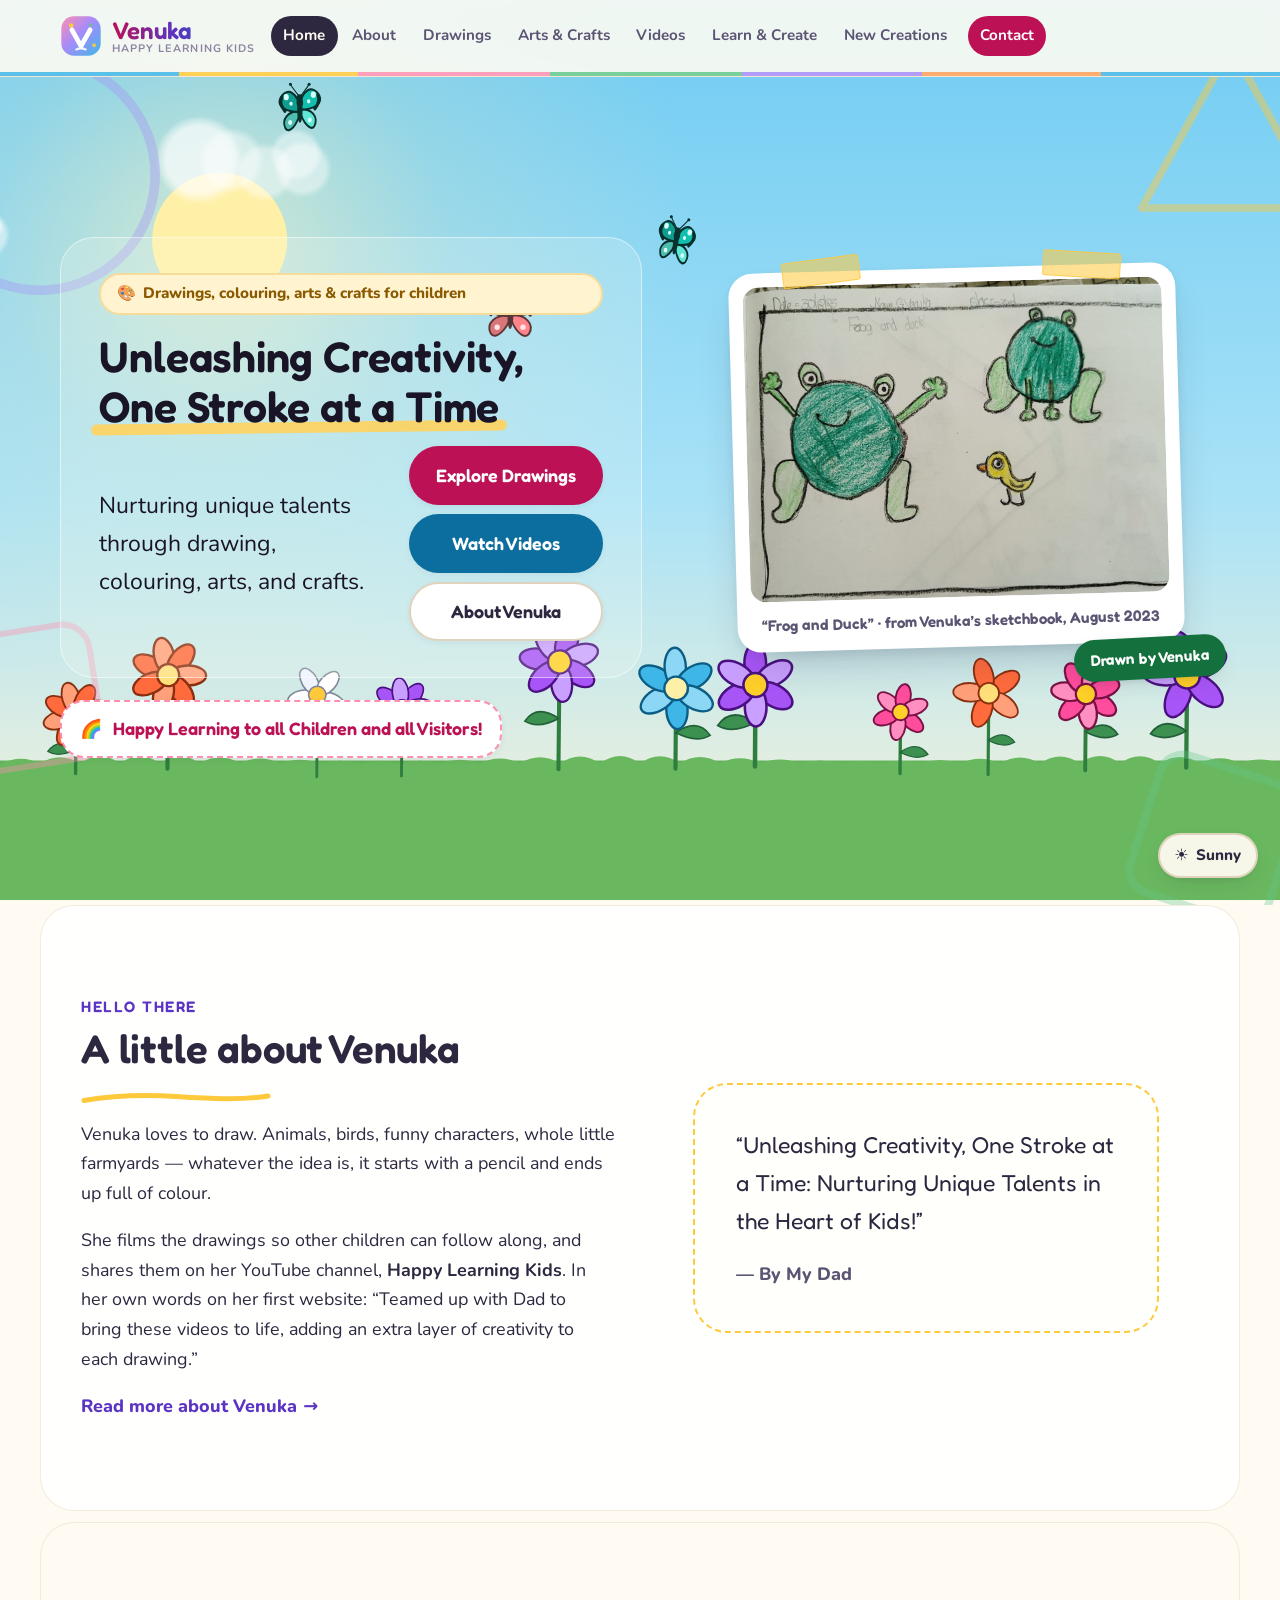
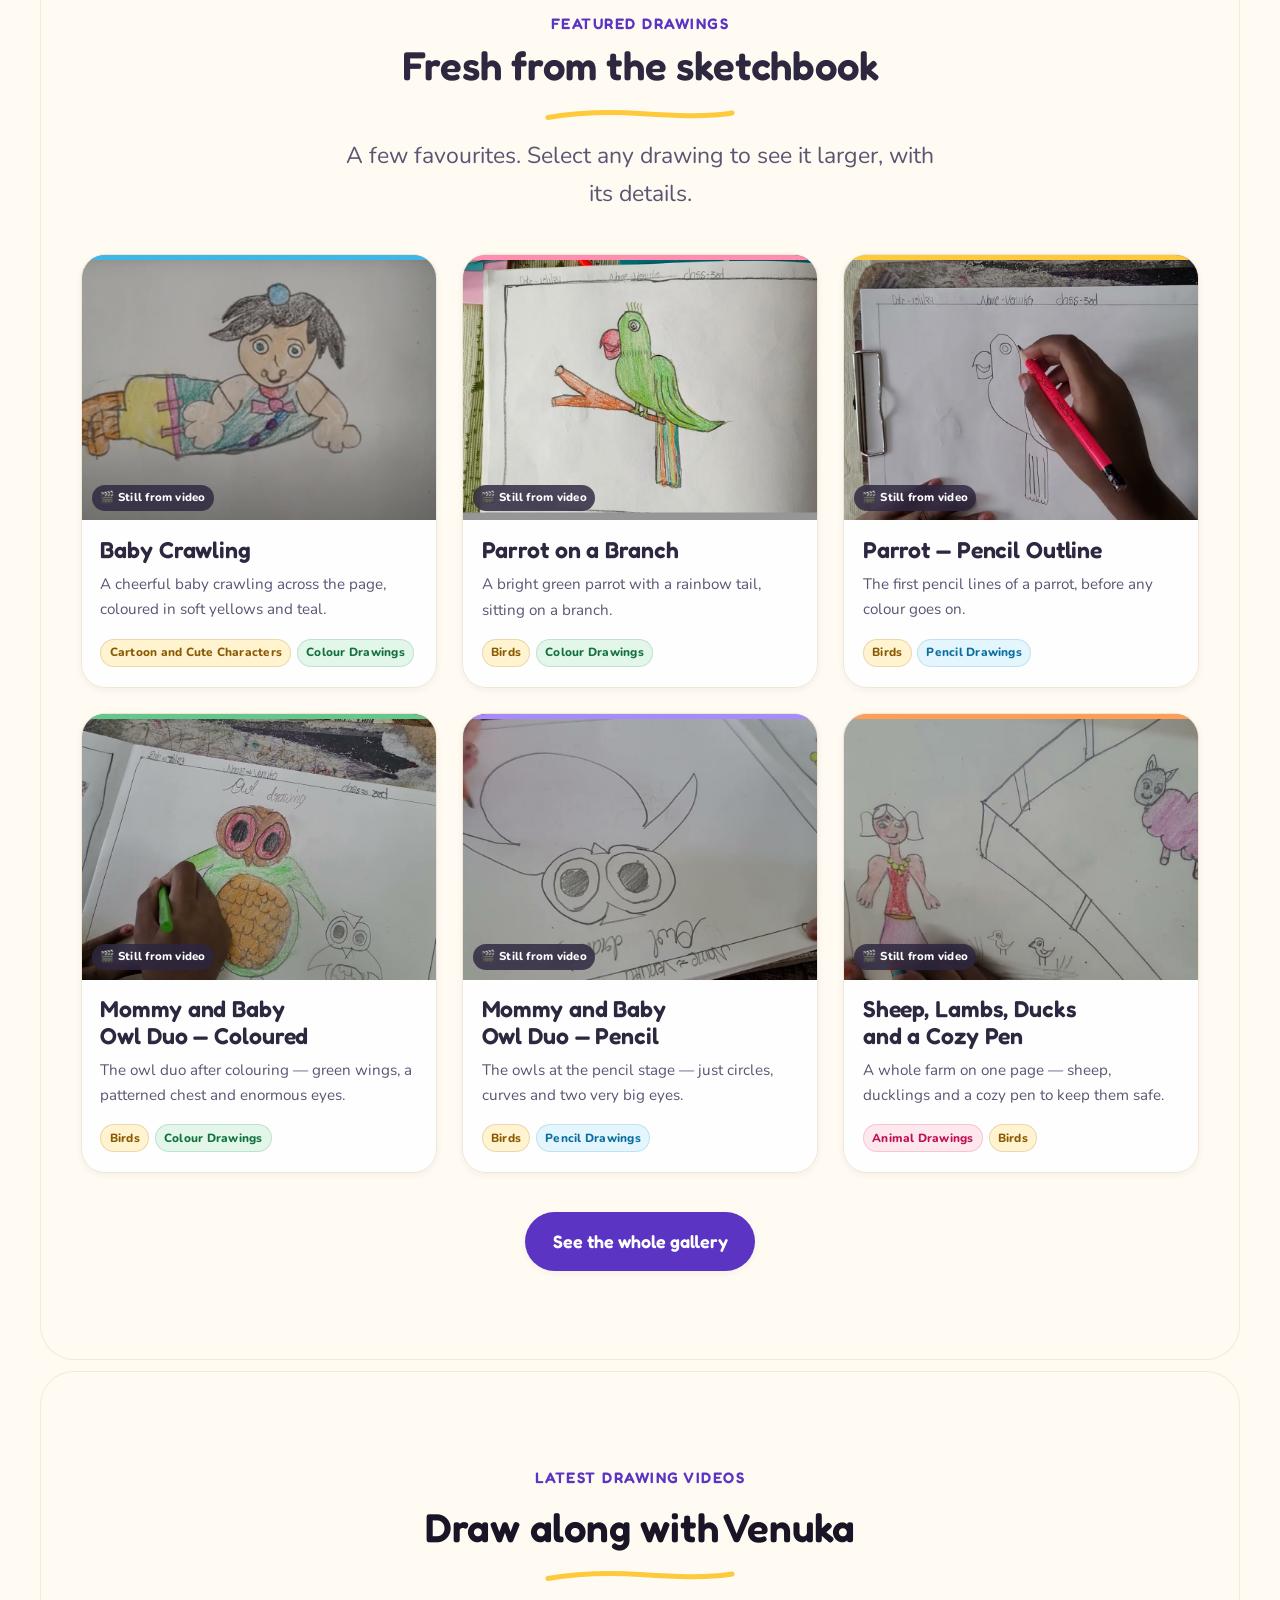
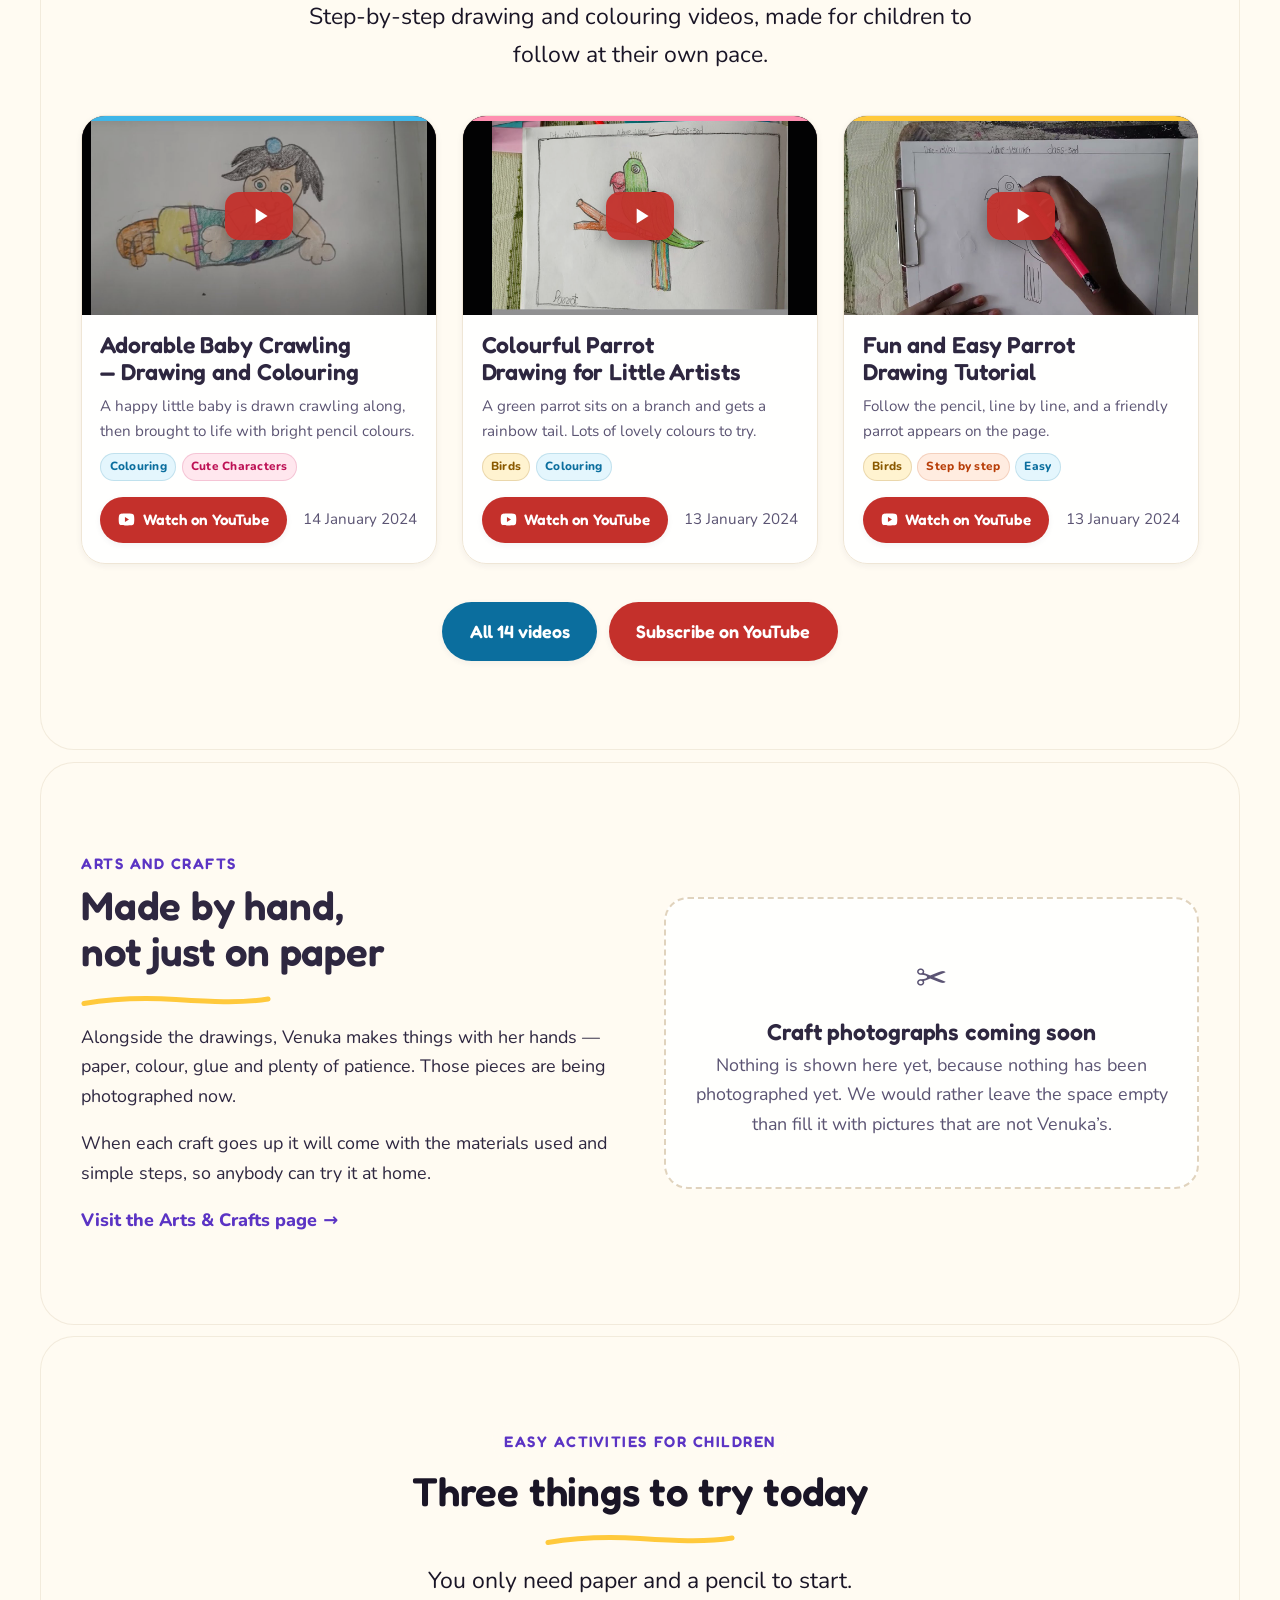
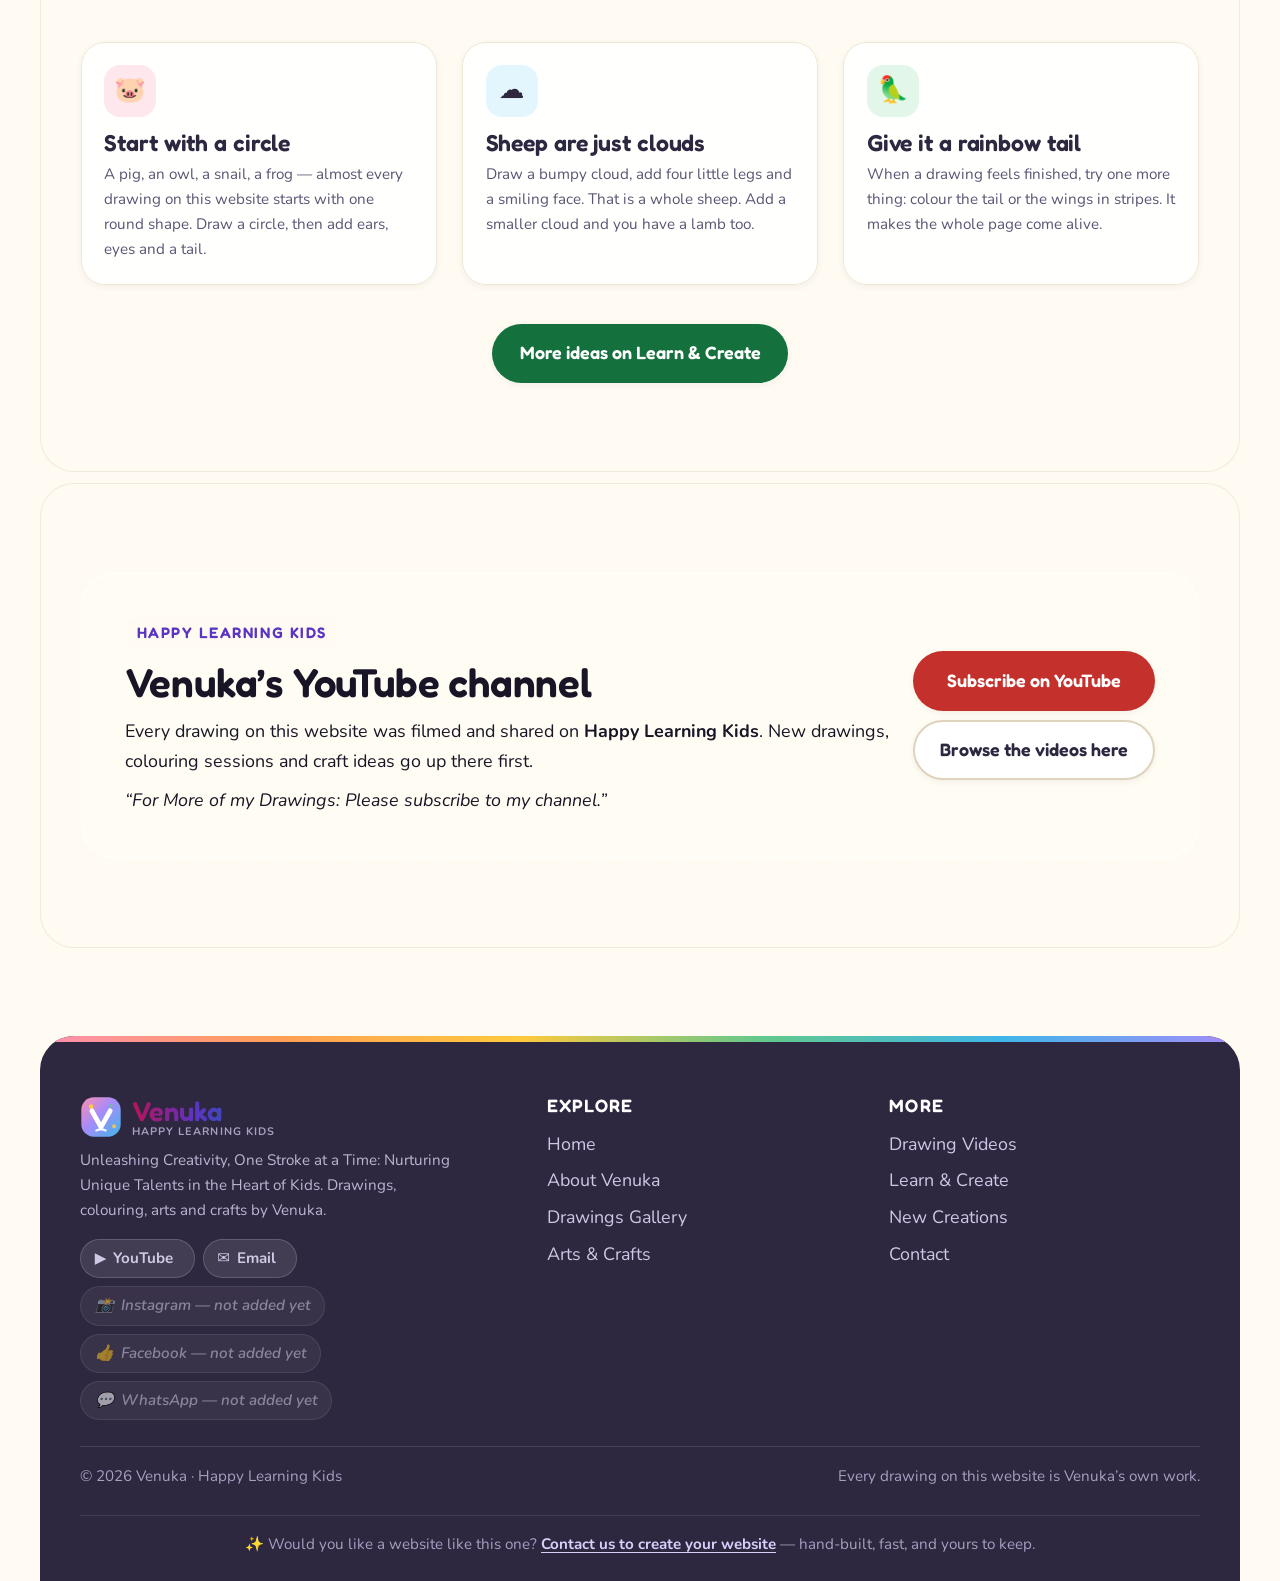
==== commit c9f710a3: "Publish the email address, and add a footer offer to build websites contact.email in data.js now car" ====
--- a/index.html
+++ b/index.html
@@ -232,6 +232,9 @@
           <a class="social-pill" href="https://www.youtube.com/@hlearningkids" target="_blank" rel="noopener">
             <span aria-hidden="true">&#9654;&#65039;</span> YouTube<span class="visually-hidden"> — Happy Learning Kids channel (opens in a new tab)</span>
           </a>
+          <a class="social-pill" href="mailto:kanthi.venuka@gmail.com">
+            <span aria-hidden="true">&#9993;&#65039;</span> Email<span class="visually-hidden"> Venuka at kanthi.venuka@gmail.com (opens your email app)</span>
+          </a>
           <span class="social-pill" aria-disabled="true"><span aria-hidden="true">&#128248;</span> Instagram — not added yet</span>
           <span class="social-pill" aria-disabled="true"><span aria-hidden="true">&#128077;</span> Facebook — not added yet</span>
           <span class="social-pill" aria-disabled="true"><span aria-hidden="true">&#128172;</span> WhatsApp — not added yet</span>
@@ -263,6 +266,16 @@
       <p class="mb-0">&copy; <span data-year>2026</span> Venuka &middot; Happy Learning Kids</p>
       <p class="mb-0">Every drawing on this website is Venuka&rsquo;s own work.</p>
     </div>
+
+    <!-- Sits last on every page, below everything else. -->
+    <div class="wrap footer-cta">
+      <p class="mb-0">
+        <span aria-hidden="true">&#10024;</span>
+        Would you like a website like this one?
+        <a href="mailto:kanthi.venuka@gmail.com?subject=Website%20enquiry">Contact us to create your website</a>
+        &mdash; hand-built, fast, and yours to keep.
+      </p>
+    </div>
   </footer>
 
   <button type="button" class="scene-toggle" id="scene-toggle" aria-pressed="true">
--- a/assets/css/style.css
+++ b/assets/css/style.css
@@ -671,6 +671,21 @@
   display: flex; flex-wrap: wrap; gap: .6rem 1.2rem; justify-content: space-between;
   font-size: var(--step--1); color: #a79fc0;
 }
+
+/* The last line on every page: an offer to build a site for someone else.
+   Deliberately quiet — it sits below the copyright, reads as a footnote
+   rather than an advertisement, and never competes with Venuka's work. */
+.footer-cta {
+  border-top: 1px solid rgba(255, 255, 255, .10);
+  padding: 1rem 0 1.5rem; text-align: center;
+  font-size: var(--step--1); color: #a79fc0;
+}
+.footer-cta a {
+  color: #d9cffb; font-weight: 700; text-decoration: underline;
+  text-underline-offset: 3px; text-decoration-thickness: 1px;
+}
+.footer-cta a:hover { color: #fff; }
+@media (max-width: 620px) { .footer-cta { padding: .9rem 0 1.3rem; } }
 
 /* ---------- 13. Decor & motion ------------------------------------------- */
 .blob { position: absolute; z-index: -1; pointer-events: none; opacity: .5; filter: blur(2px); }
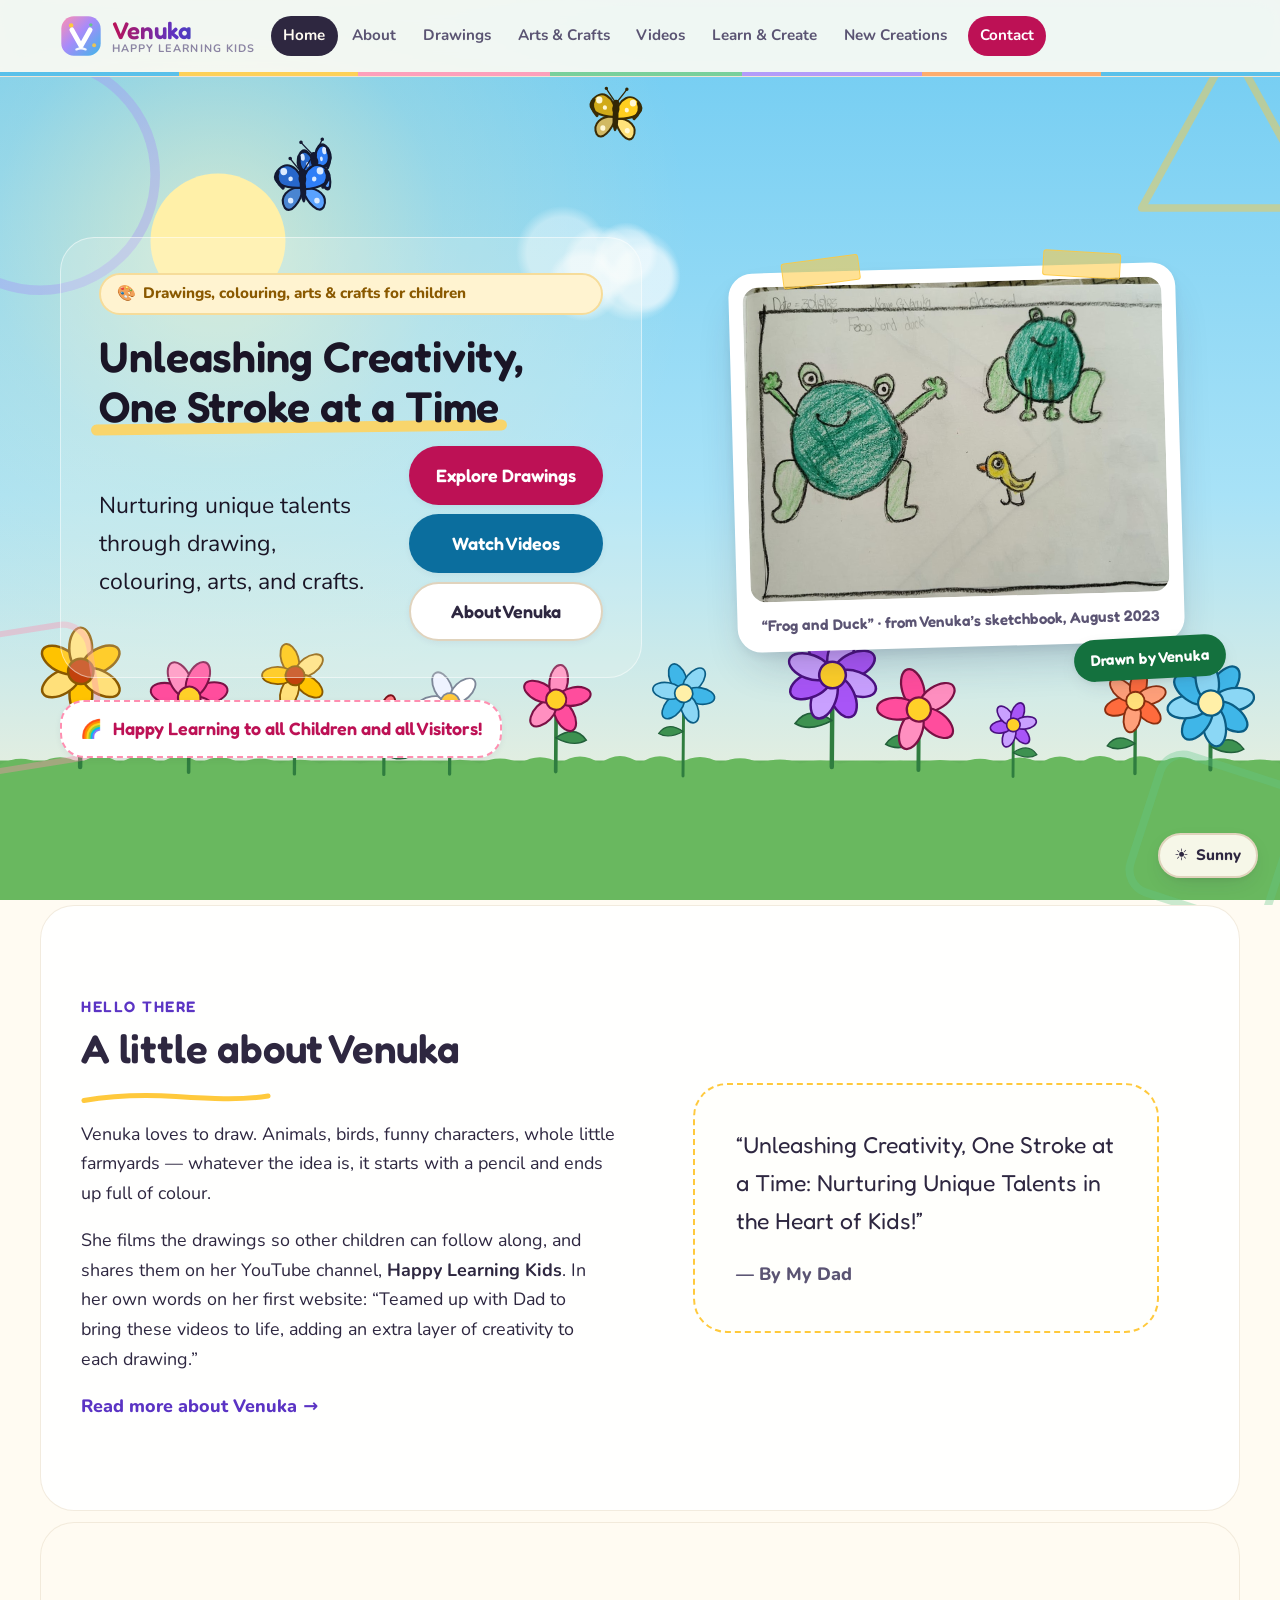
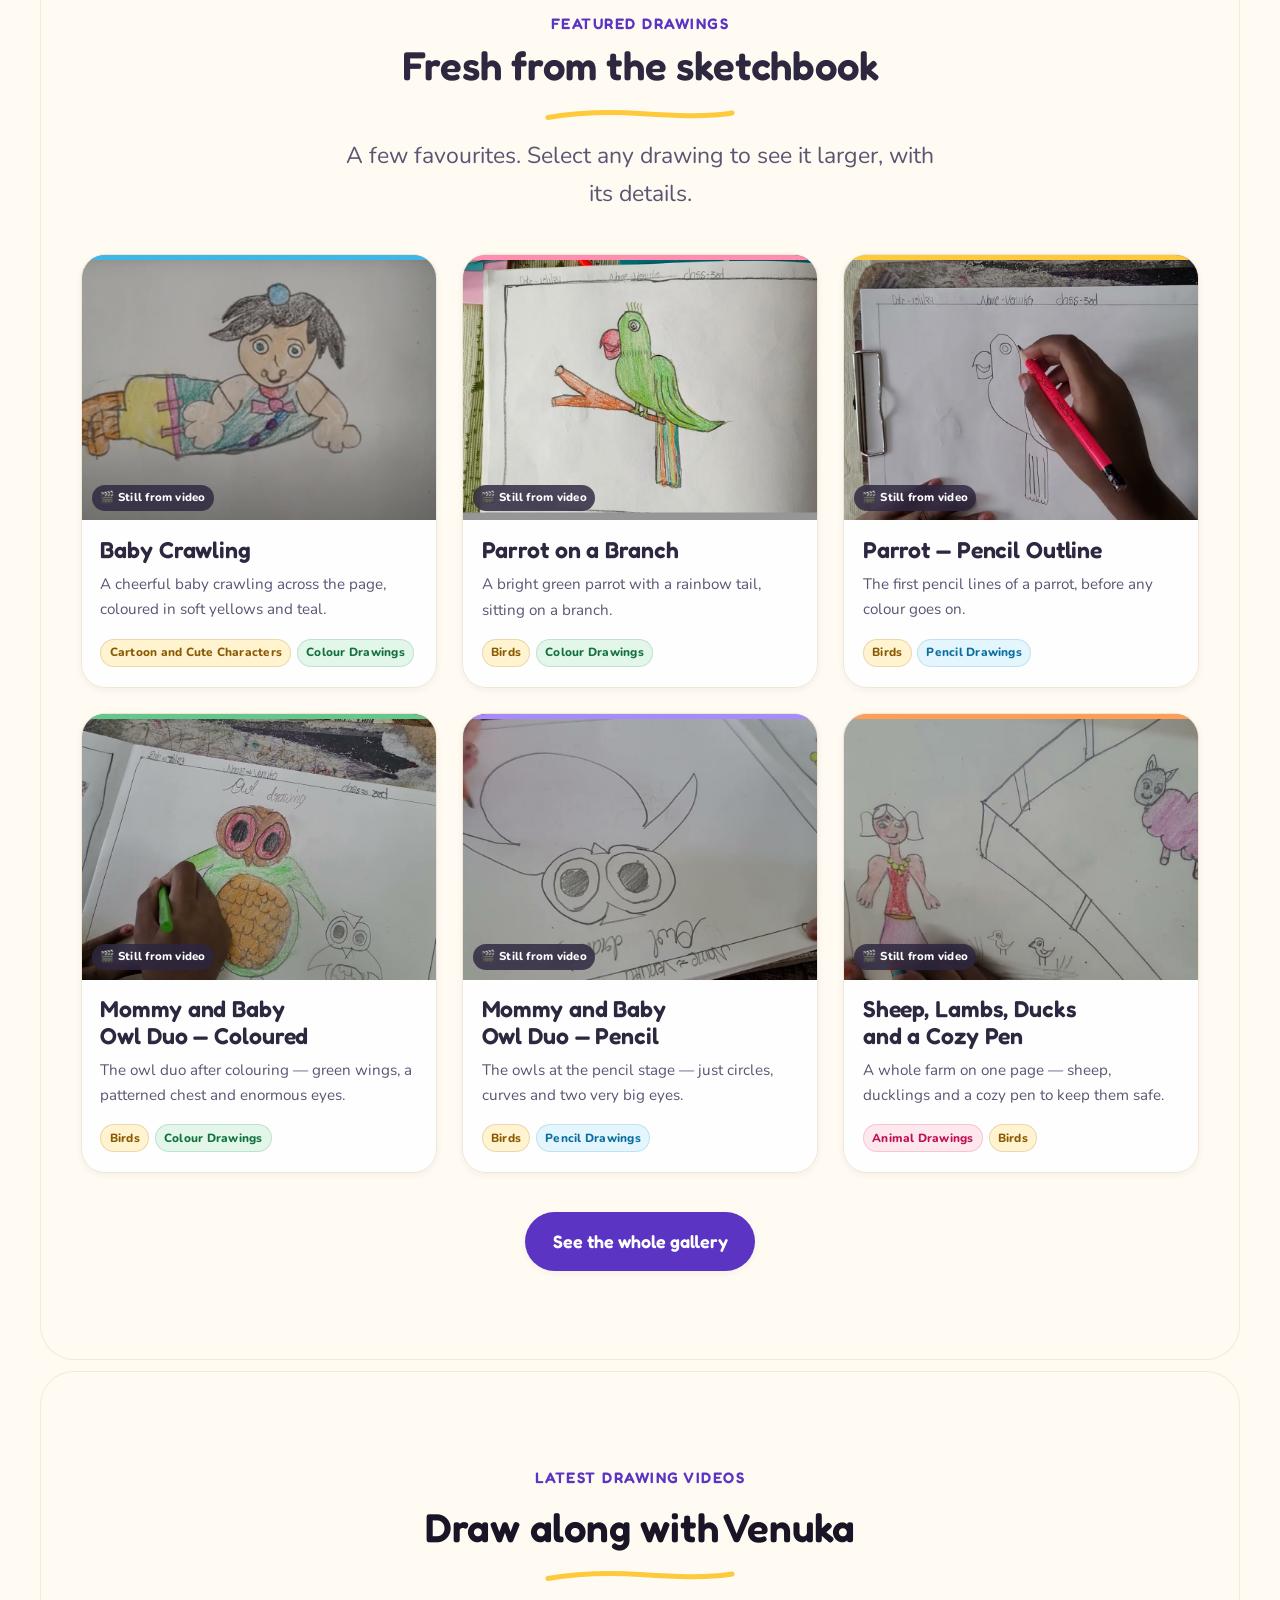
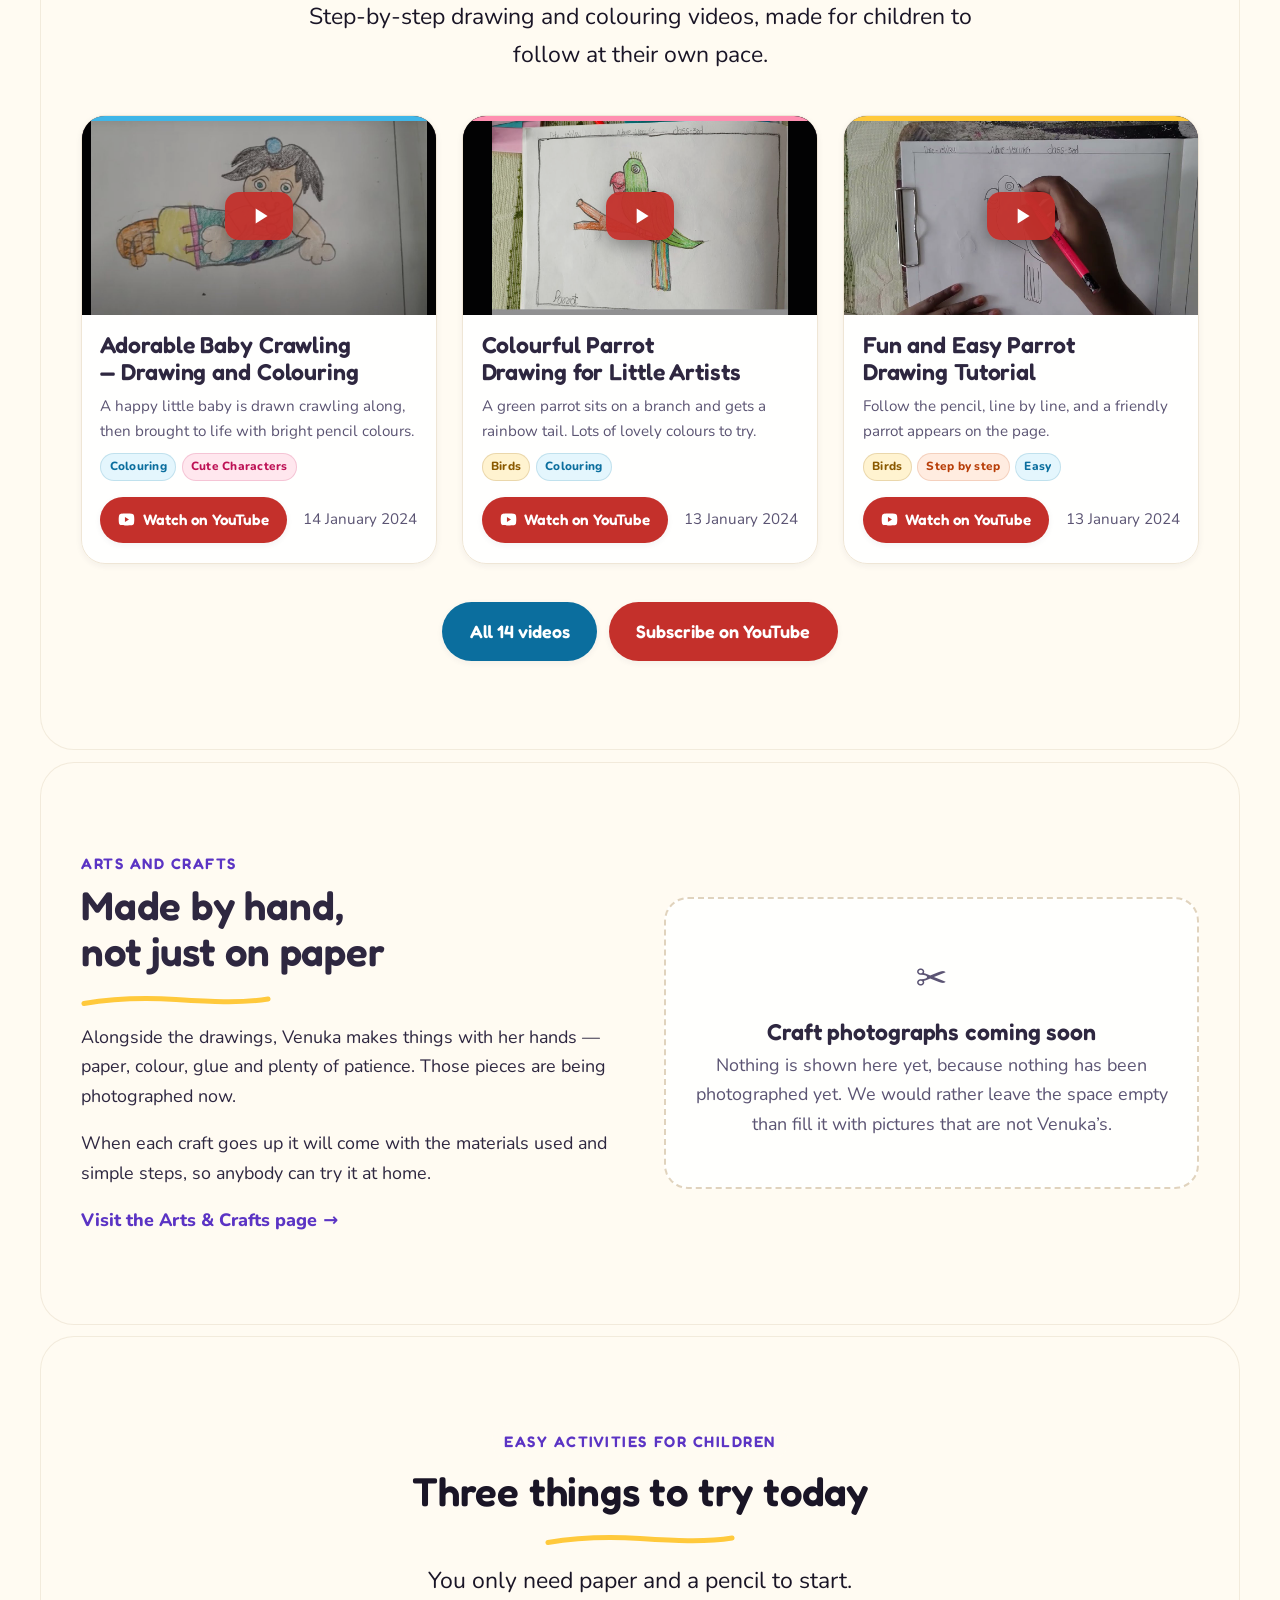
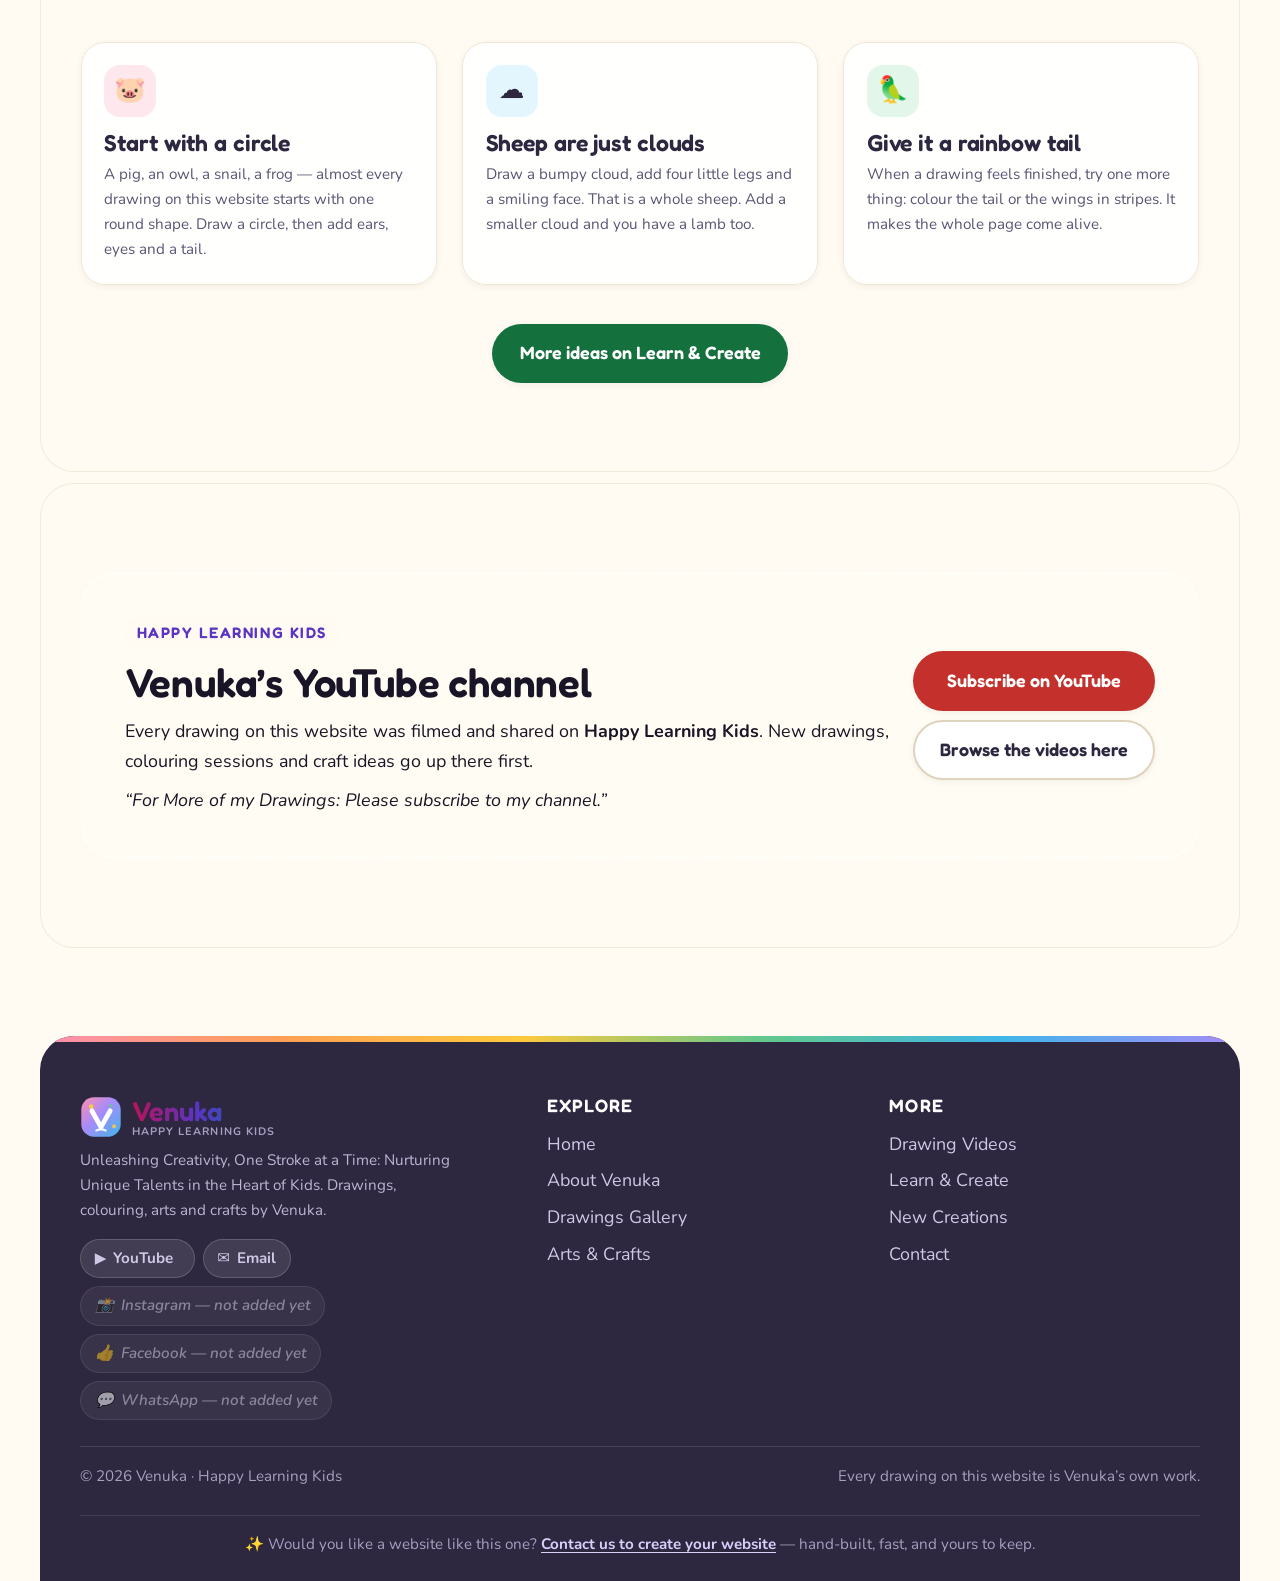
==== commit 40c48ead: "Move the contact email to one place The address was hardcoded in nine HTML footers, and twice more i" ====
--- a/index.html
+++ b/index.html
@@ -232,9 +232,7 @@
           <a class="social-pill" href="https://www.youtube.com/@hlearningkids" target="_blank" rel="noopener">
             <span aria-hidden="true">&#9654;&#65039;</span> YouTube<span class="visually-hidden"> — Happy Learning Kids channel (opens in a new tab)</span>
           </a>
-          <a class="social-pill" href="mailto:kanthi.venuka@gmail.com">
-            <span aria-hidden="true">&#9993;&#65039;</span> Email<span class="visually-hidden"> Venuka at kanthi.venuka@gmail.com (opens your email app)</span>
-          </a>
+          <span class="social-pill" data-contact-email aria-disabled="true"><span aria-hidden="true">&#9993;&#65039;</span> Email — not added yet</span>
           <span class="social-pill" aria-disabled="true"><span aria-hidden="true">&#128248;</span> Instagram — not added yet</span>
           <span class="social-pill" aria-disabled="true"><span aria-hidden="true">&#128077;</span> Facebook — not added yet</span>
           <span class="social-pill" aria-disabled="true"><span aria-hidden="true">&#128172;</span> WhatsApp — not added yet</span>
@@ -272,7 +270,7 @@
       <p class="mb-0">
         <span aria-hidden="true">&#10024;</span>
         Would you like a website like this one?
-        <a href="mailto:kanthi.venuka@gmail.com?subject=Website%20enquiry">Contact us to create your website</a>
+        <span data-contact-email-enquiry>Contact us to create your website</span>
         &mdash; hand-built, fast, and yours to keep.
       </p>
     </div>
--- a/assets/css/style.css
+++ b/assets/css/style.css
@@ -686,6 +686,14 @@
 }
 .footer-cta a:hover { color: #fff; }
 @media (max-width: 620px) { .footer-cta { padding: .9rem 0 1.3rem; } }
+
+/* The contact form's spam trap. Off-screen rather than display:none,
+   because a bot can detect display:none and skip the field, which would
+   defeat the whole point. */
+.hp-wrap {
+  position: absolute; left: -9999px; top: auto;
+  width: 1px; height: 1px; overflow: hidden;
+}
 
 /* ---------- 13. Decor & motion ------------------------------------------- */
 .blob { position: absolute; z-index: -1; pointer-events: none; opacity: .5; filter: blur(2px); }
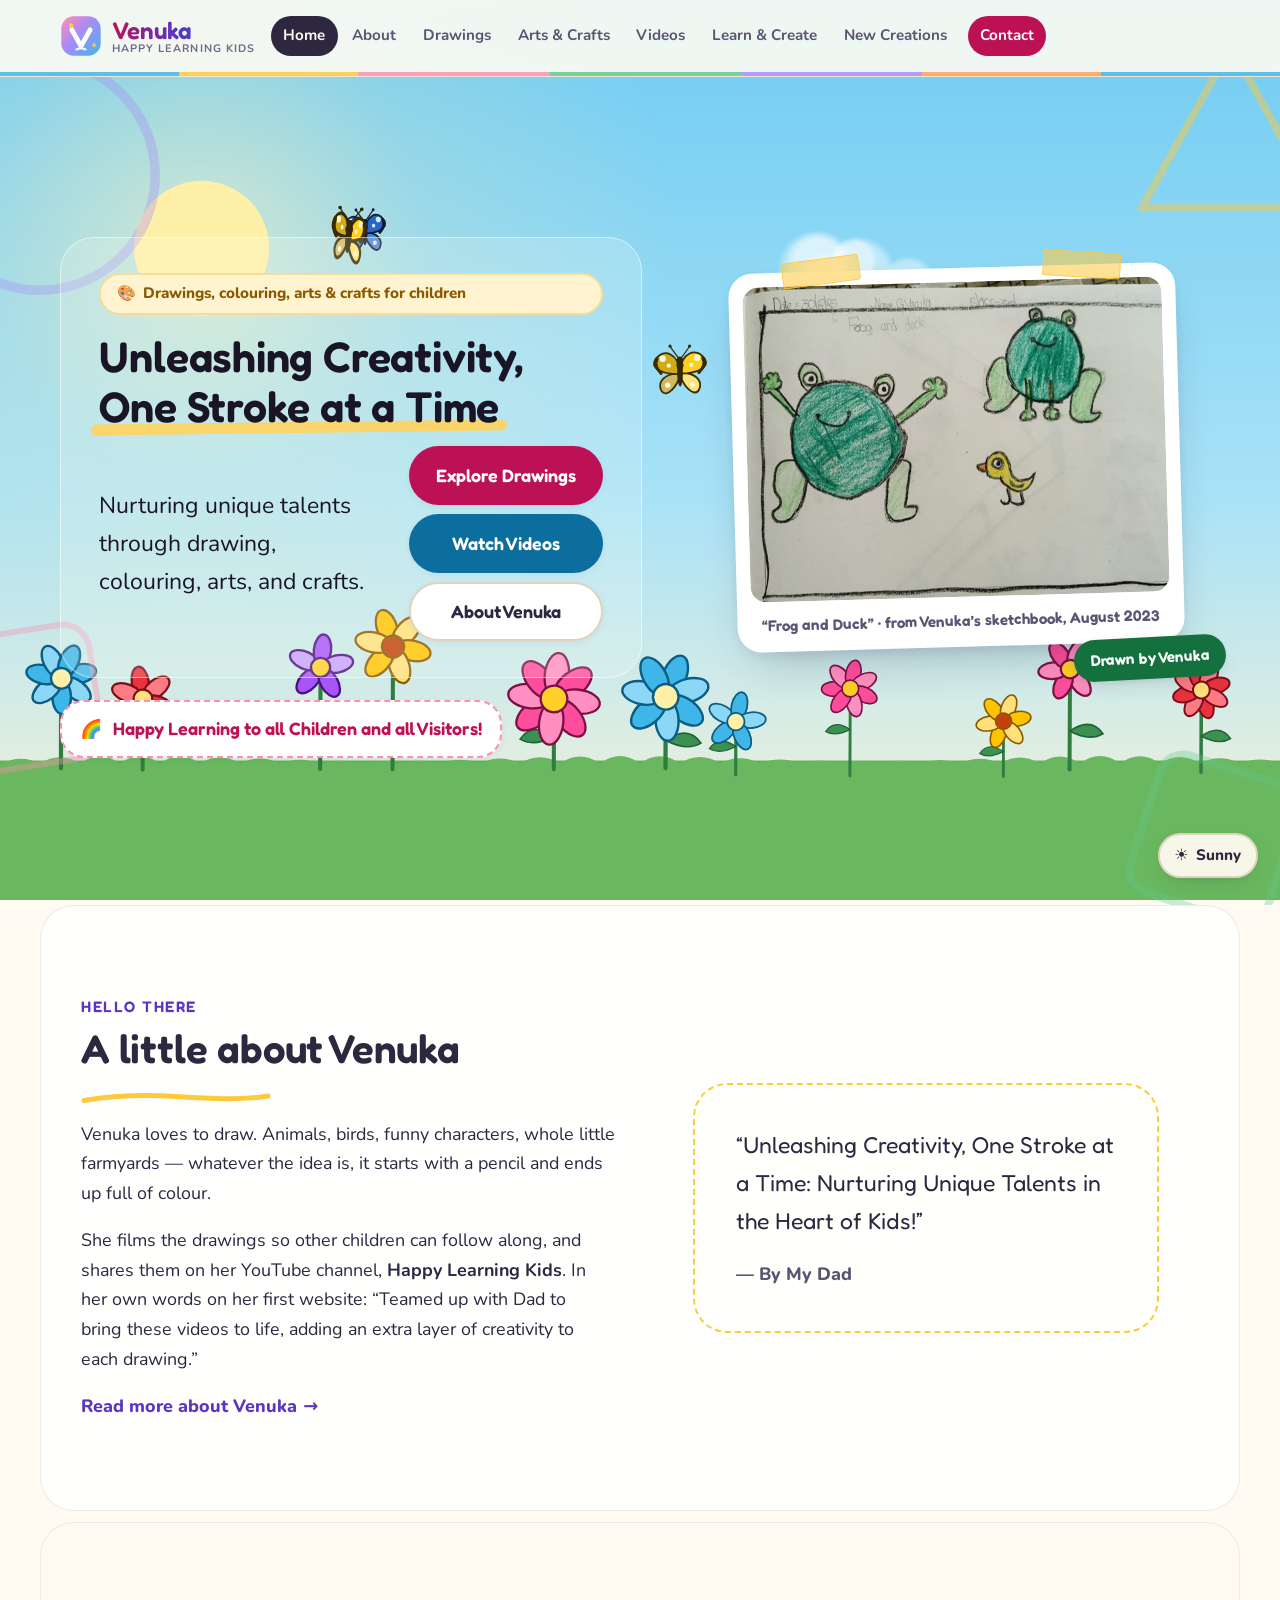
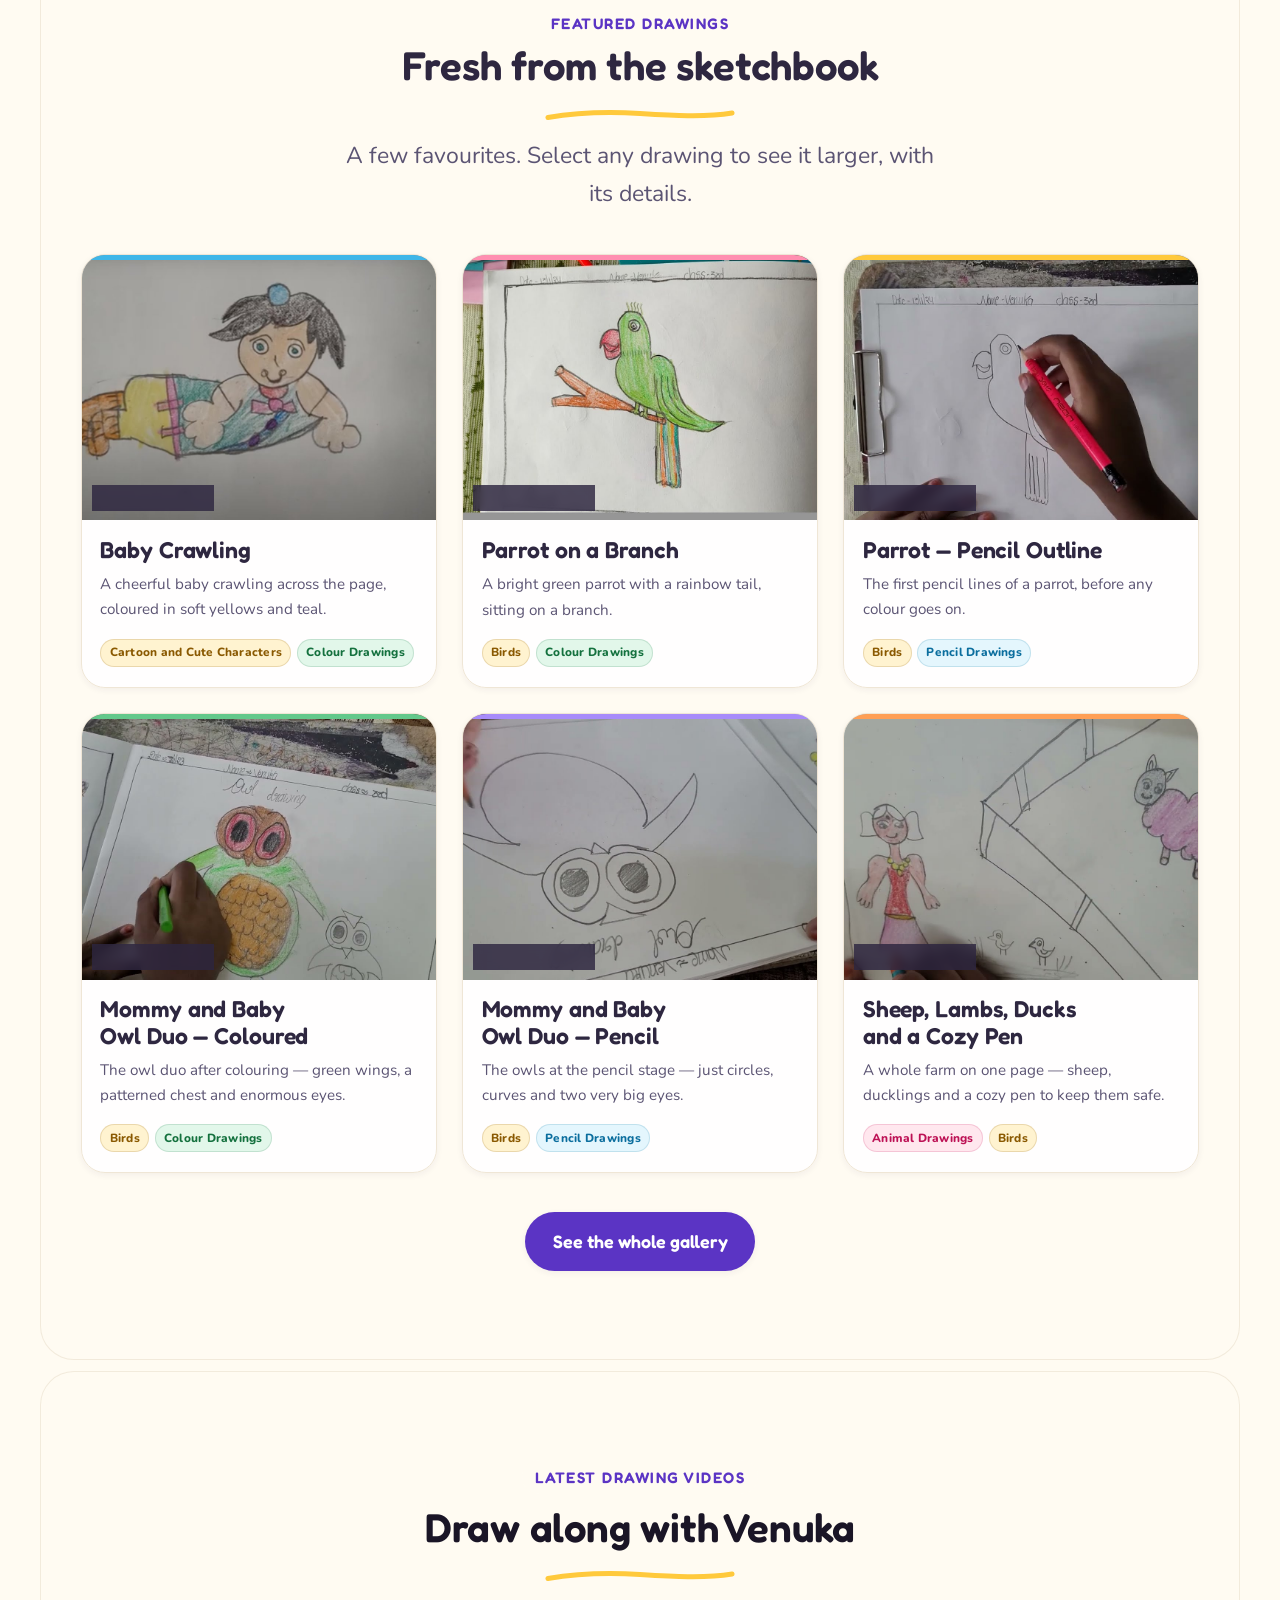
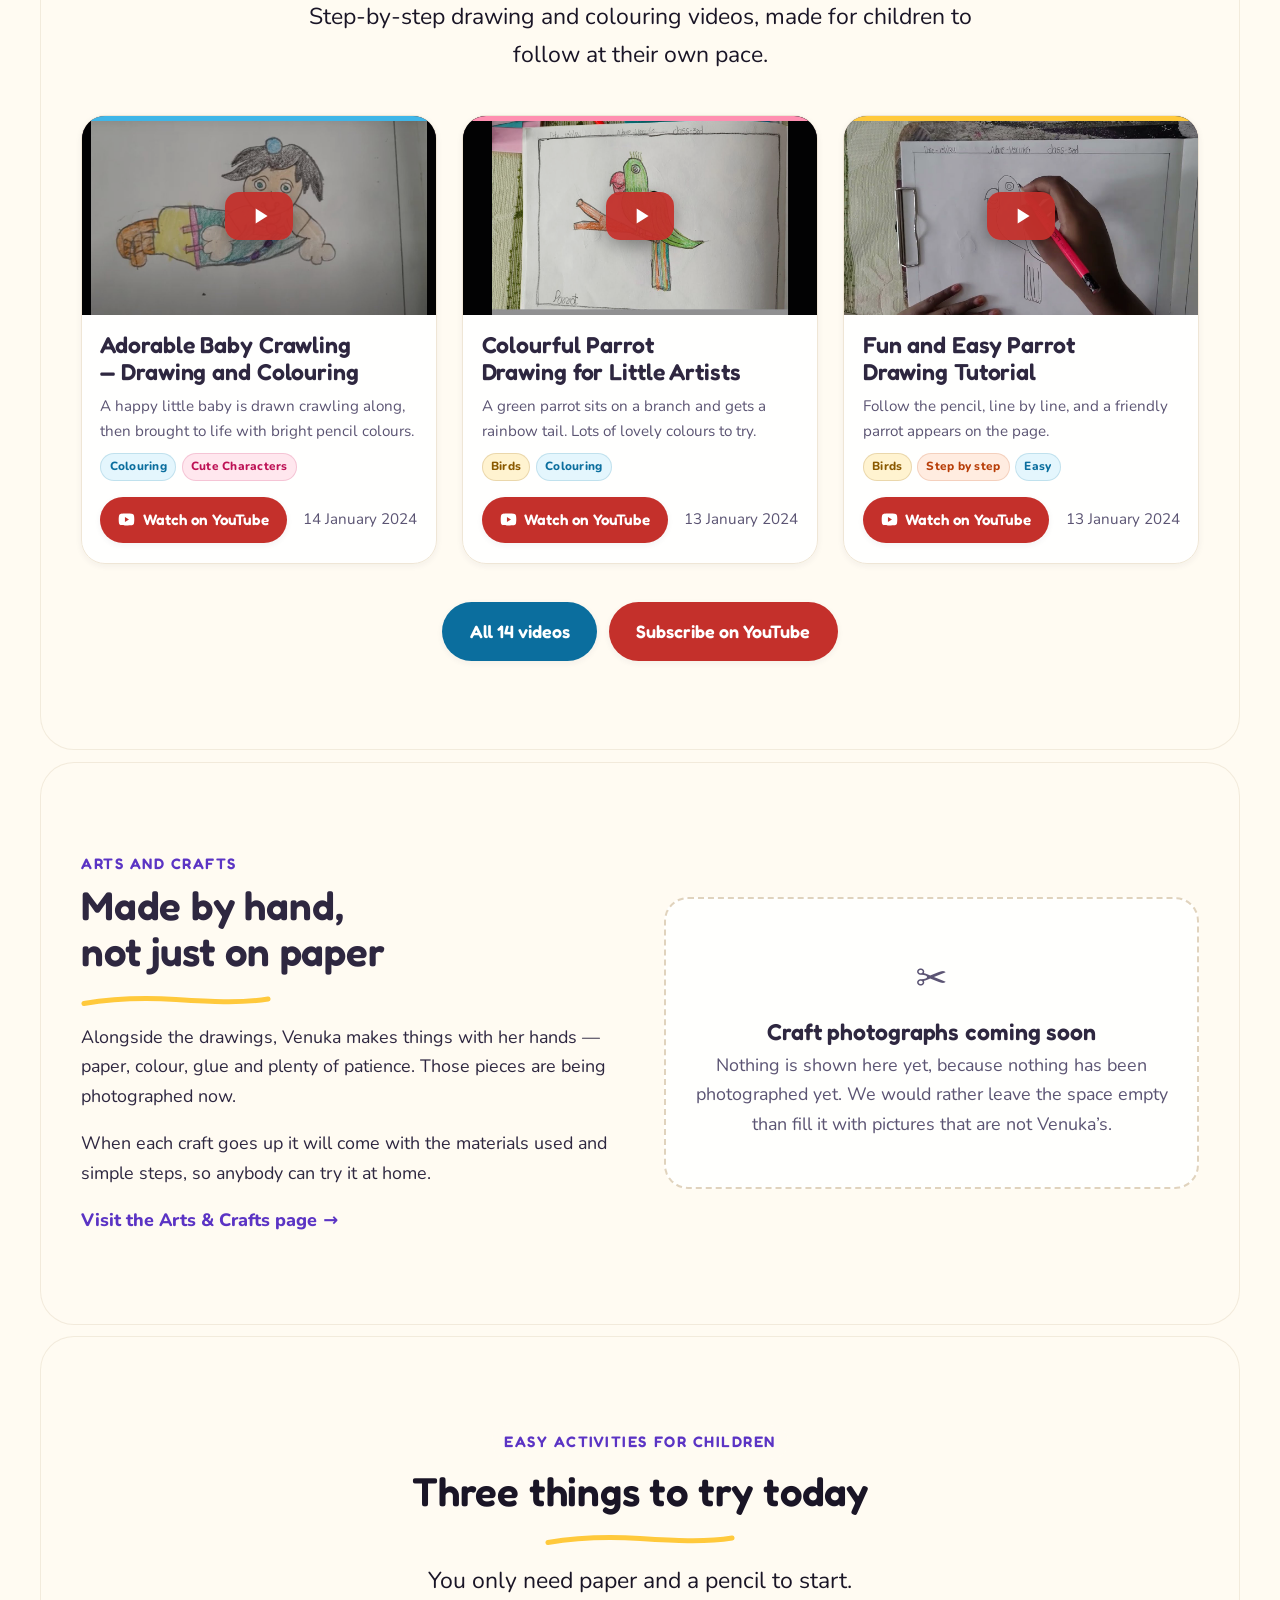
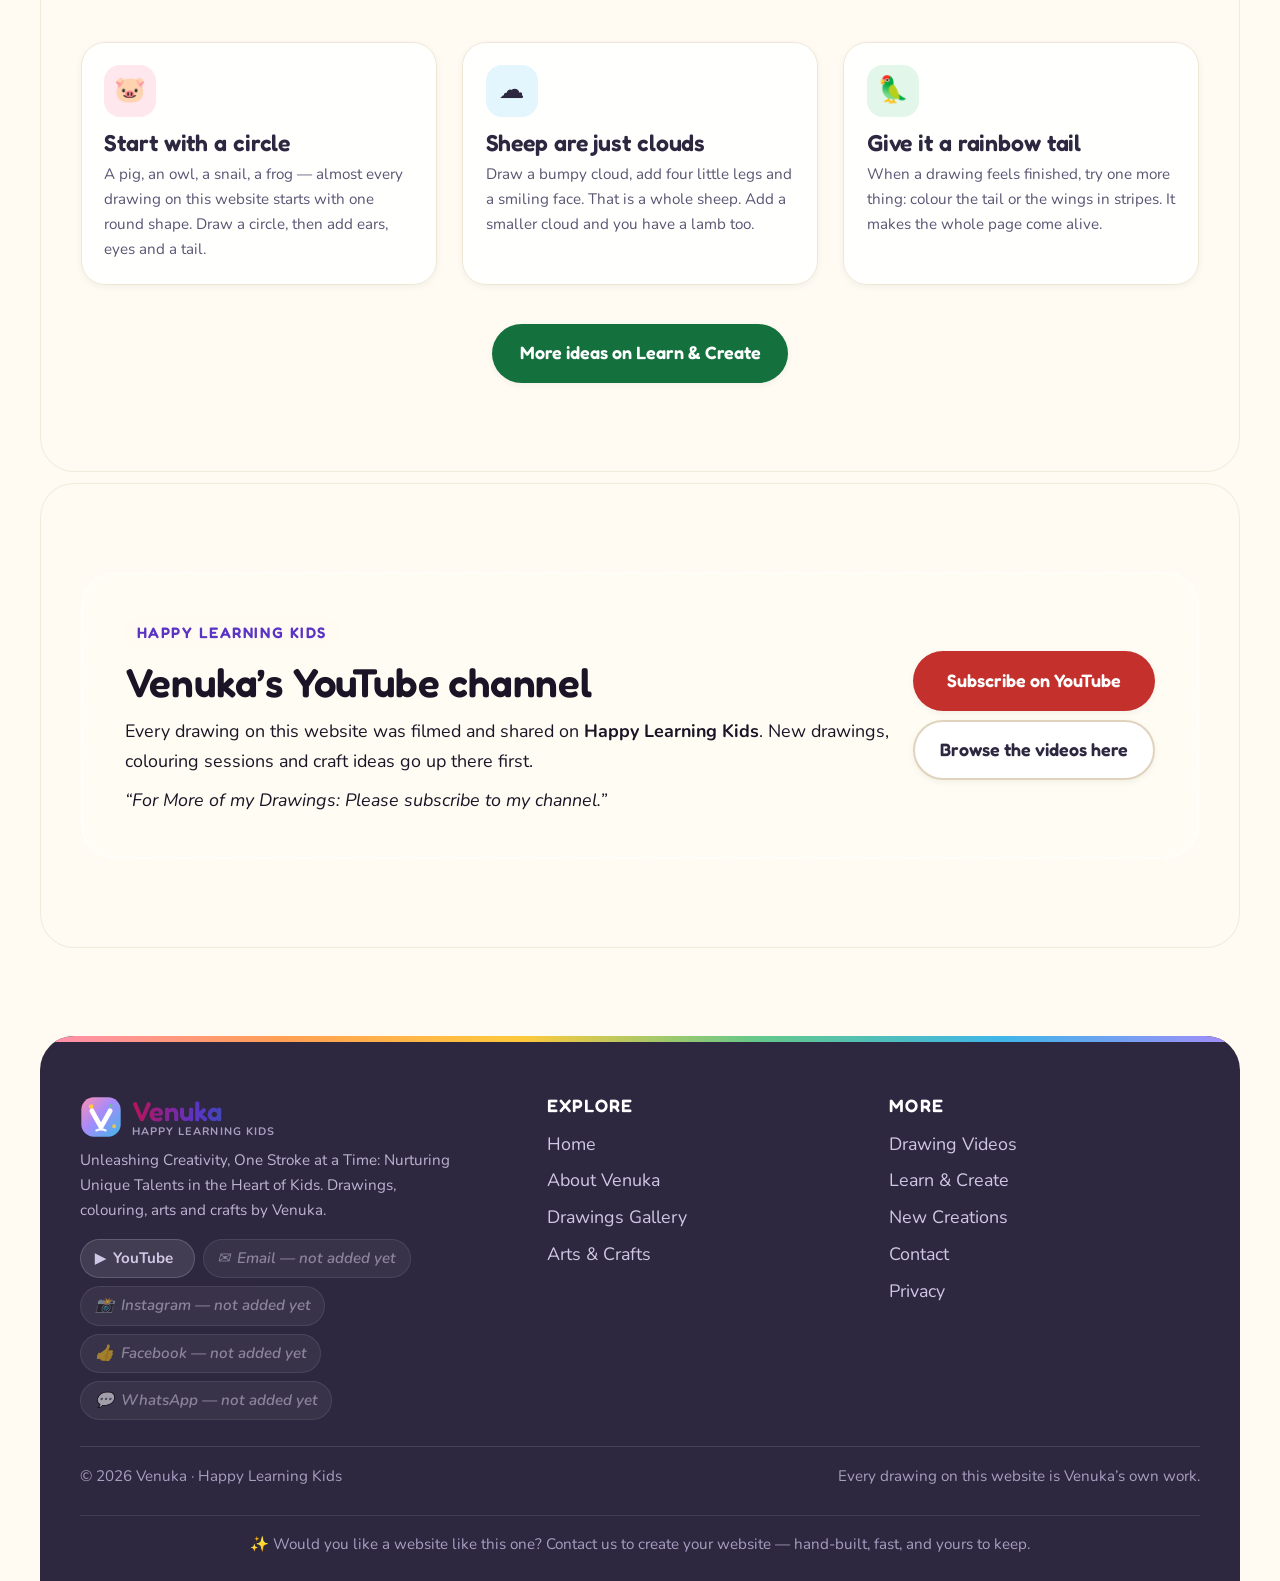
==== commit 6034bd87: "Prepare site for accessible public launch" ====
--- a/index.html
+++ b/index.html
@@ -9,19 +9,33 @@
   <meta name="theme-color" content="#fffbf2">
   <meta name="author" content="Venuka">
 
-  <!-- Social preview. Once this site has its own web address, run
-       node tools/set-domain.js https://your-address/   to fill these in. -->
+  <!-- Social preview. Absolute addresses set by tools/set-domain.js
+       for https://itsmehara.github.io/venuka-art/ — re-run that script if the address changes. -->
   <meta property="og:type" content="website">
+  <meta property="og:url" content="https://itsmehara.github.io/venuka-art/">
   <meta property="og:site_name" content="Venuka — Happy Learning Kids">
   <meta property="og:title" content="Venuka — Drawings, Arts &amp; Crafts for Children | Happy Learning Kids">
   <meta property="og:description" content="Venuka's online art studio: children's drawings, colouring, arts and crafts, and step-by-step drawing videos from the Happy Learning Kids YouTube channel. Unleashing creativity, one stroke at a time.">
-  <meta property="og:image" content="assets/img/og-cover.jpg">
+  <meta property="og:image" content="https://itsmehara.github.io/venuka-art/assets/img/og-cover.jpg">
   <meta property="og:image:alt" content="A children's drawing of two green frogs and a yellow duckling by Venuka">
   <meta name="twitter:card" content="summary_large_image">
   <meta name="twitter:title" content="Venuka — Drawings, Arts &amp; Crafts for Children | Happy Learning Kids">
   <meta name="twitter:description" content="Venuka's online art studio: children's drawings, colouring, arts and crafts, and step-by-step drawing videos from the Happy Learning Kids YouTube channel. Unleashing creativity, one stroke at a time.">
-  <meta name="twitter:image" content="assets/img/og-cover.jpg">
-
+  <meta name="twitter:image" content="https://itsmehara.github.io/venuka-art/assets/img/og-cover.jpg">
+
+  <link rel="canonical" href="https://itsmehara.github.io/venuka-art/">
+  <script type="application/ld+json">
+  {
+    "@context": "https://schema.org",
+    "@type": "WebSite",
+    "name": "Venuka",
+    "alternateName": "Happy Learning Kids",
+    "url": "https://itsmehara.github.io/venuka-art/",
+    "description": "A child-friendly online art studio with drawings, colouring, arts and crafts, and step-by-step drawing videos.",
+    "inLanguage": "en",
+    "sameAs": ["https://www.youtube.com/@hlearningkids"]
+  }
+  </script>
   <link rel="icon" href="assets/img/favicon.svg" type="image/svg+xml">
   <link rel="apple-touch-icon" href="assets/img/logo.svg">
 
@@ -86,7 +100,12 @@
 
         <div class="hero-art">
           <figure class="art-frame">
-            <img src="assets/img/artwork/frog-and-duck-2023.jpg" width="1196" height="899"
+            <img src="assets/img/artwork/frog-and-duck-2023.jpg"
+                 srcset="assets/img/artwork/frog-and-duck-2023-384.jpg 384w,
+                         assets/img/artwork/frog-and-duck-2023-640.jpg 640w,
+                         assets/img/artwork/frog-and-duck-2023.jpg 1196w"
+                 sizes="(max-width:760px) calc(100vw - 4rem), (max-width:1100px) 44vw, 510px"
+                 width="1196" height="899"
                  fetchpriority="high" decoding="async"
                  alt="Sketchbook page headed &lsquo;Frog and duck&rsquo;: two round green frogs with big eyes and waving arms, and a small yellow duckling standing between them, drawn in black outline and filled in with green and yellow crayon.">
             <figcaption>&ldquo;Frog and Duck&rdquo; &middot; from Venuka&rsquo;s sketchbook, August 2023</figcaption>
@@ -256,6 +275,7 @@
           <li><a href="learn.html">Learn &amp; Create</a></li>
           <li><a href="new-creations.html">New Creations</a></li>
           <li><a href="contact.html">Contact</a></li>
+          <li><a href="privacy.html">Privacy</a></li>
         </ul>
       </nav>
     </div>
--- a/assets/css/style.css
+++ b/assets/css/style.css
@@ -17,7 +17,7 @@
   --ink:          #2e2740;
   --ink-strong:   #1a1526;   /* for text sitting directly on the scene */
   --ink-soft:     #5b5473;
-  --ink-faint:    #8b84a3;
+  --ink-faint:    #6f6887;
 
   --sky:          #3fb6e8;
   --sky-tint:     #e4f6fd;
@@ -620,6 +620,11 @@
 .field textarea { min-height: 150px; resize: vertical; border-radius: var(--r-md); }
 .field input:focus, .field select:focus, .field textarea:focus { border-color: var(--purple); background: var(--paper); }
 .field input[aria-invalid="true"], .field textarea[aria-invalid="true"] { border-color: var(--orange-deep); background: var(--orange-tint); }
+.field input[type="checkbox"] {
+  width: 1.15rem; height: 1.15rem; margin: .18rem .55rem 0 0; flex: none;
+  accent-color: var(--purple-deep);
+}
+.field--consent label { display: flex; align-items: flex-start; font-weight: 700; }
 .field-error { color: var(--orange-deep); font-weight: 700; font-size: var(--step--1); margin-top: .3rem; min-height: 1.2em; }
 .field-error:empty { min-height: 0; }
 
@@ -650,7 +655,7 @@
 }
 .footer-grid { display: grid; gap: 2rem; padding: clamp(2.2rem, 5vw, 3.4rem) 0 1.6rem; }
 @media (min-width: 760px) { .footer-grid { grid-template-columns: 1.4fr 1fr 1fr; } }
-.site-footer h3 { color: #fff; font-size: var(--step-0); letter-spacing: .06em; text-transform: uppercase; margin-bottom: .8rem; }
+.site-footer h2, .site-footer h3 { color: #fff; font-size: var(--step-0); letter-spacing: .06em; text-transform: uppercase; margin-bottom: .8rem; }
 .site-footer a { color: #cfc7e6; text-decoration: none; }
 .site-footer a:hover { color: #fff; text-decoration: underline; }
 .footer-nav ul { list-style: none; padding: 0; margin: 0; display: grid; gap: .45rem; }
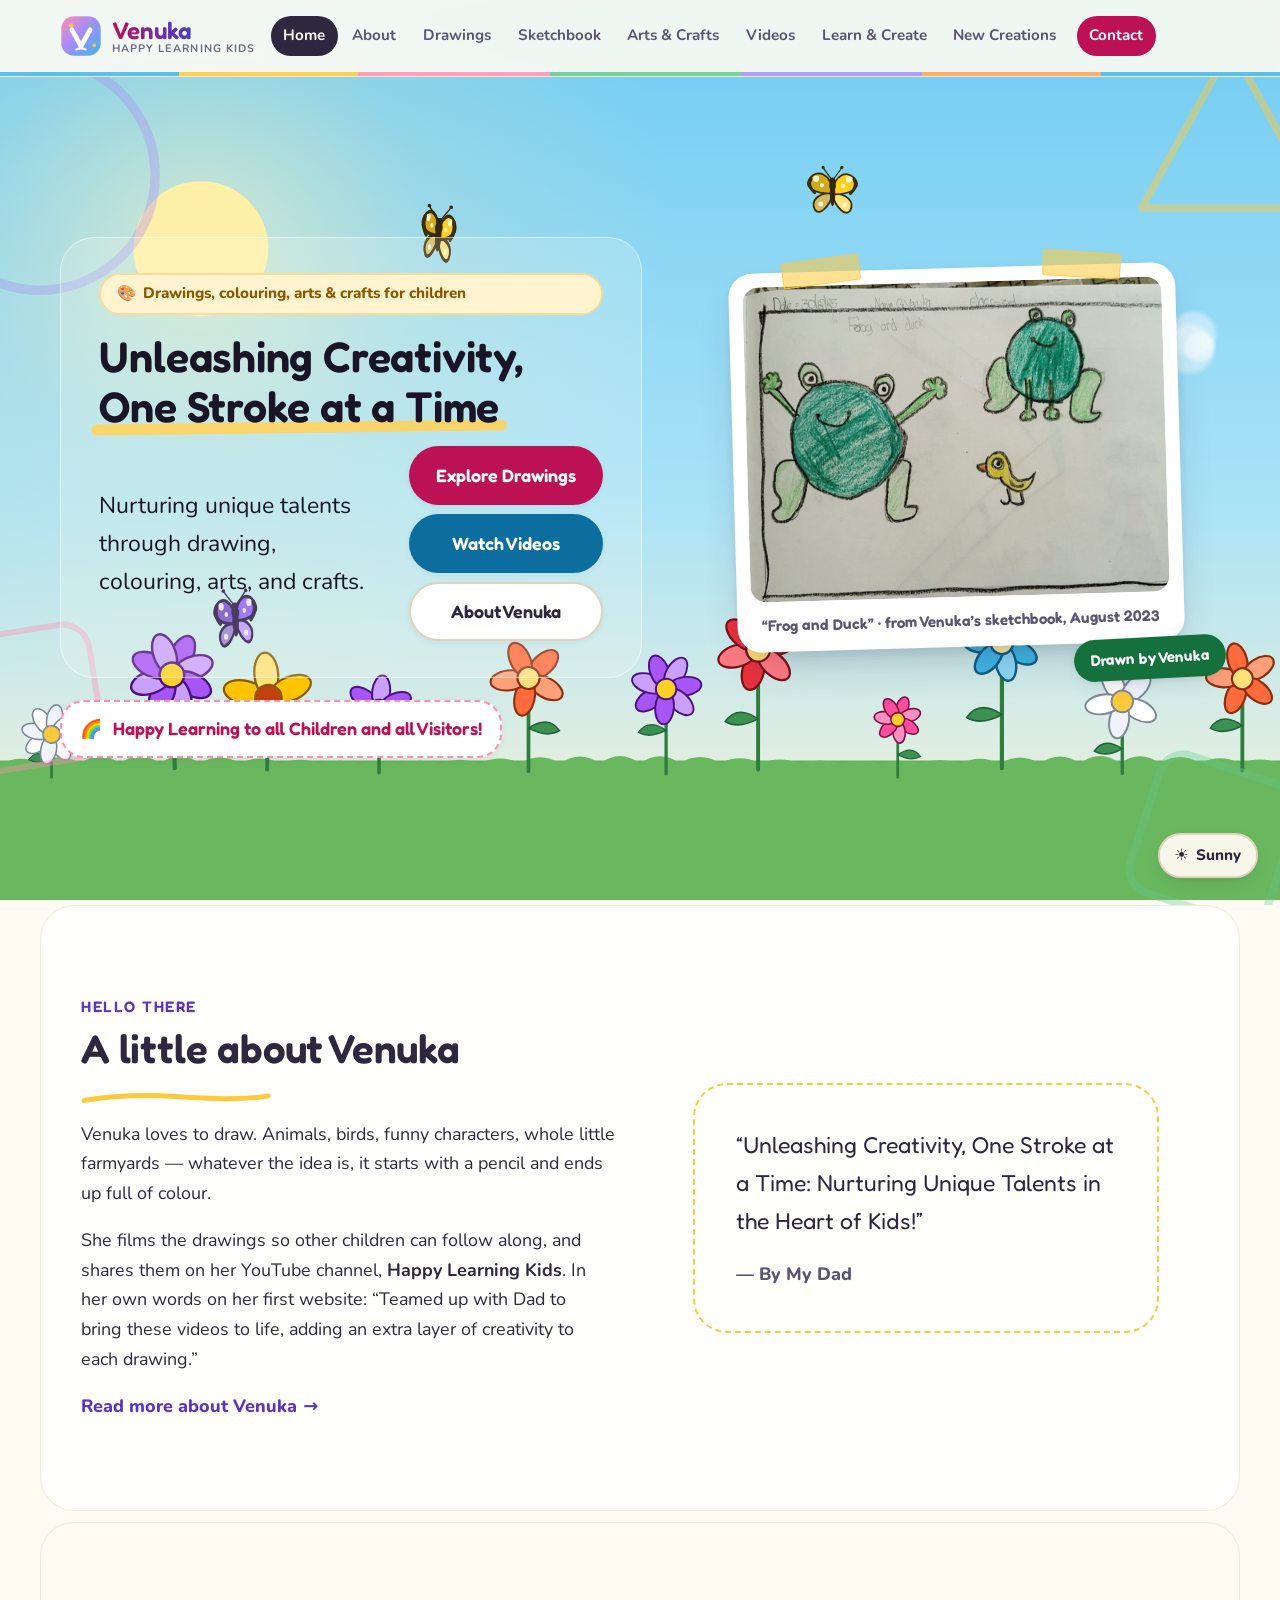
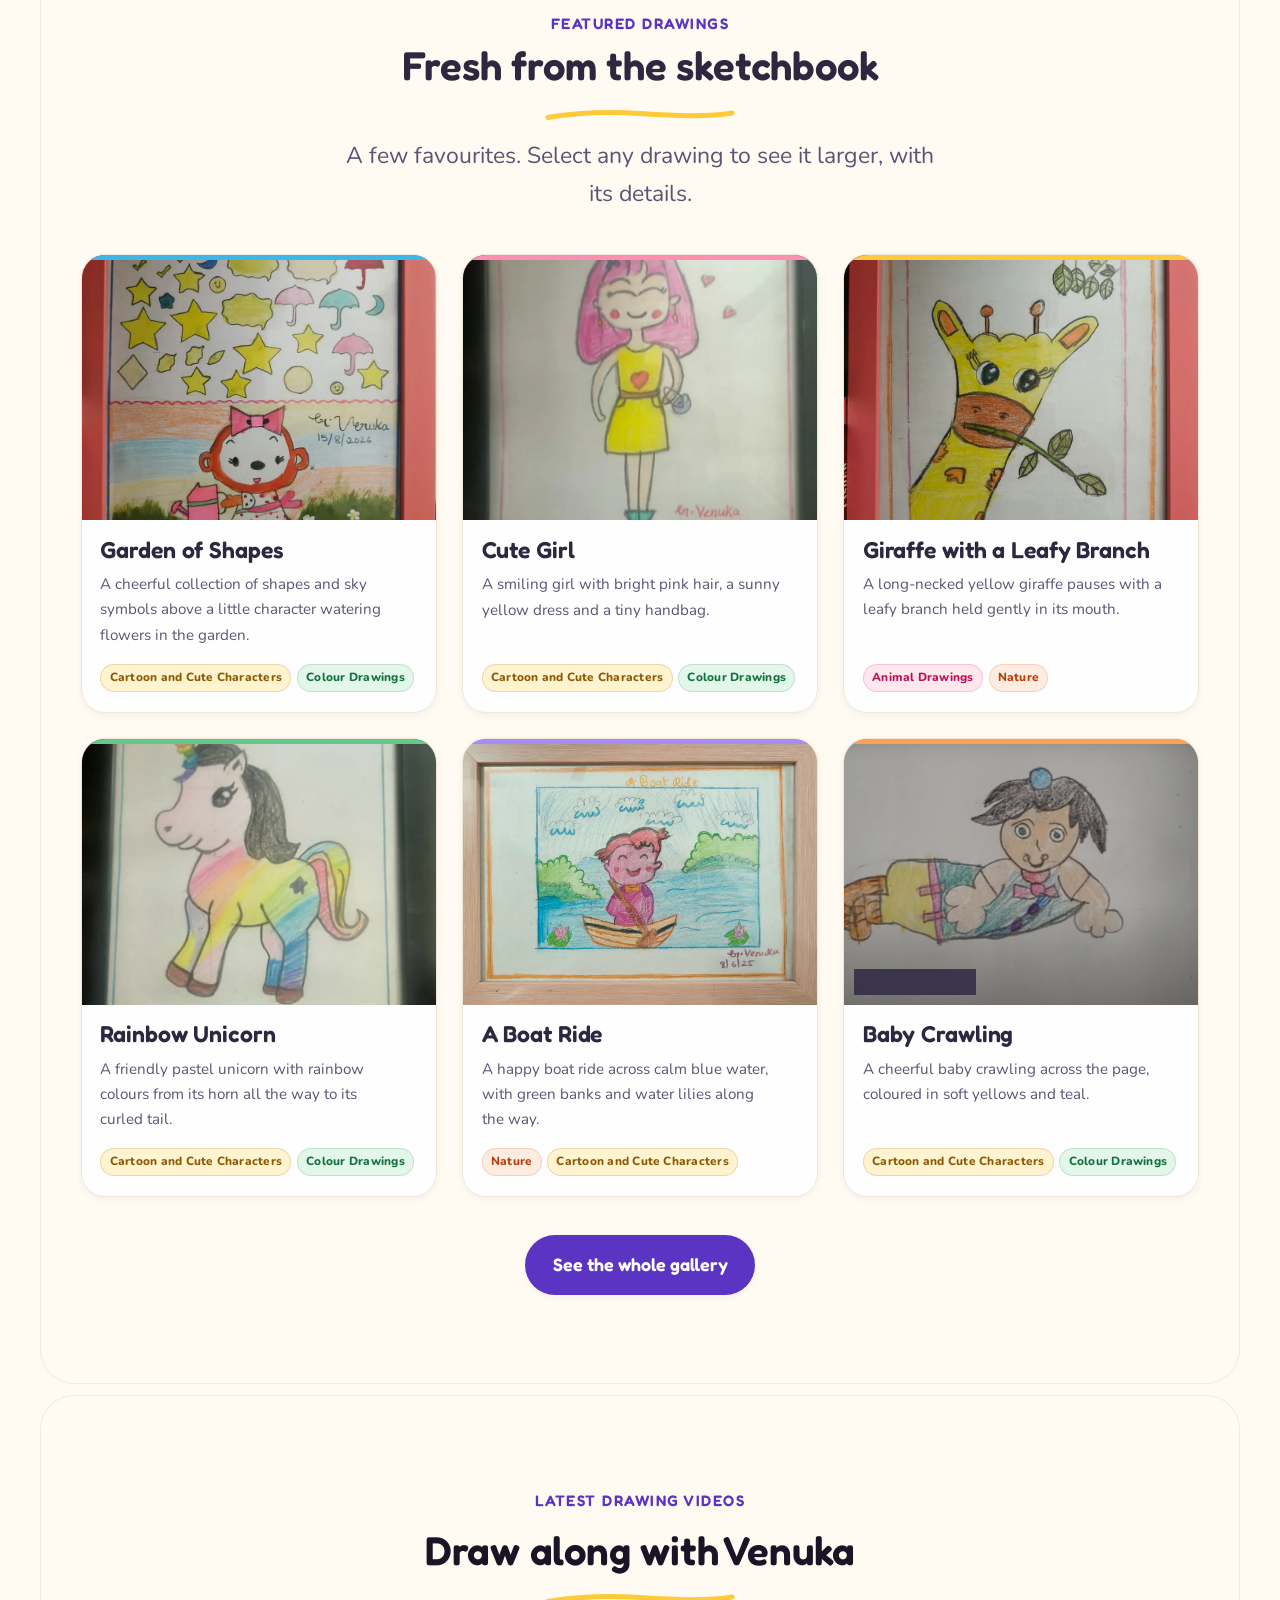
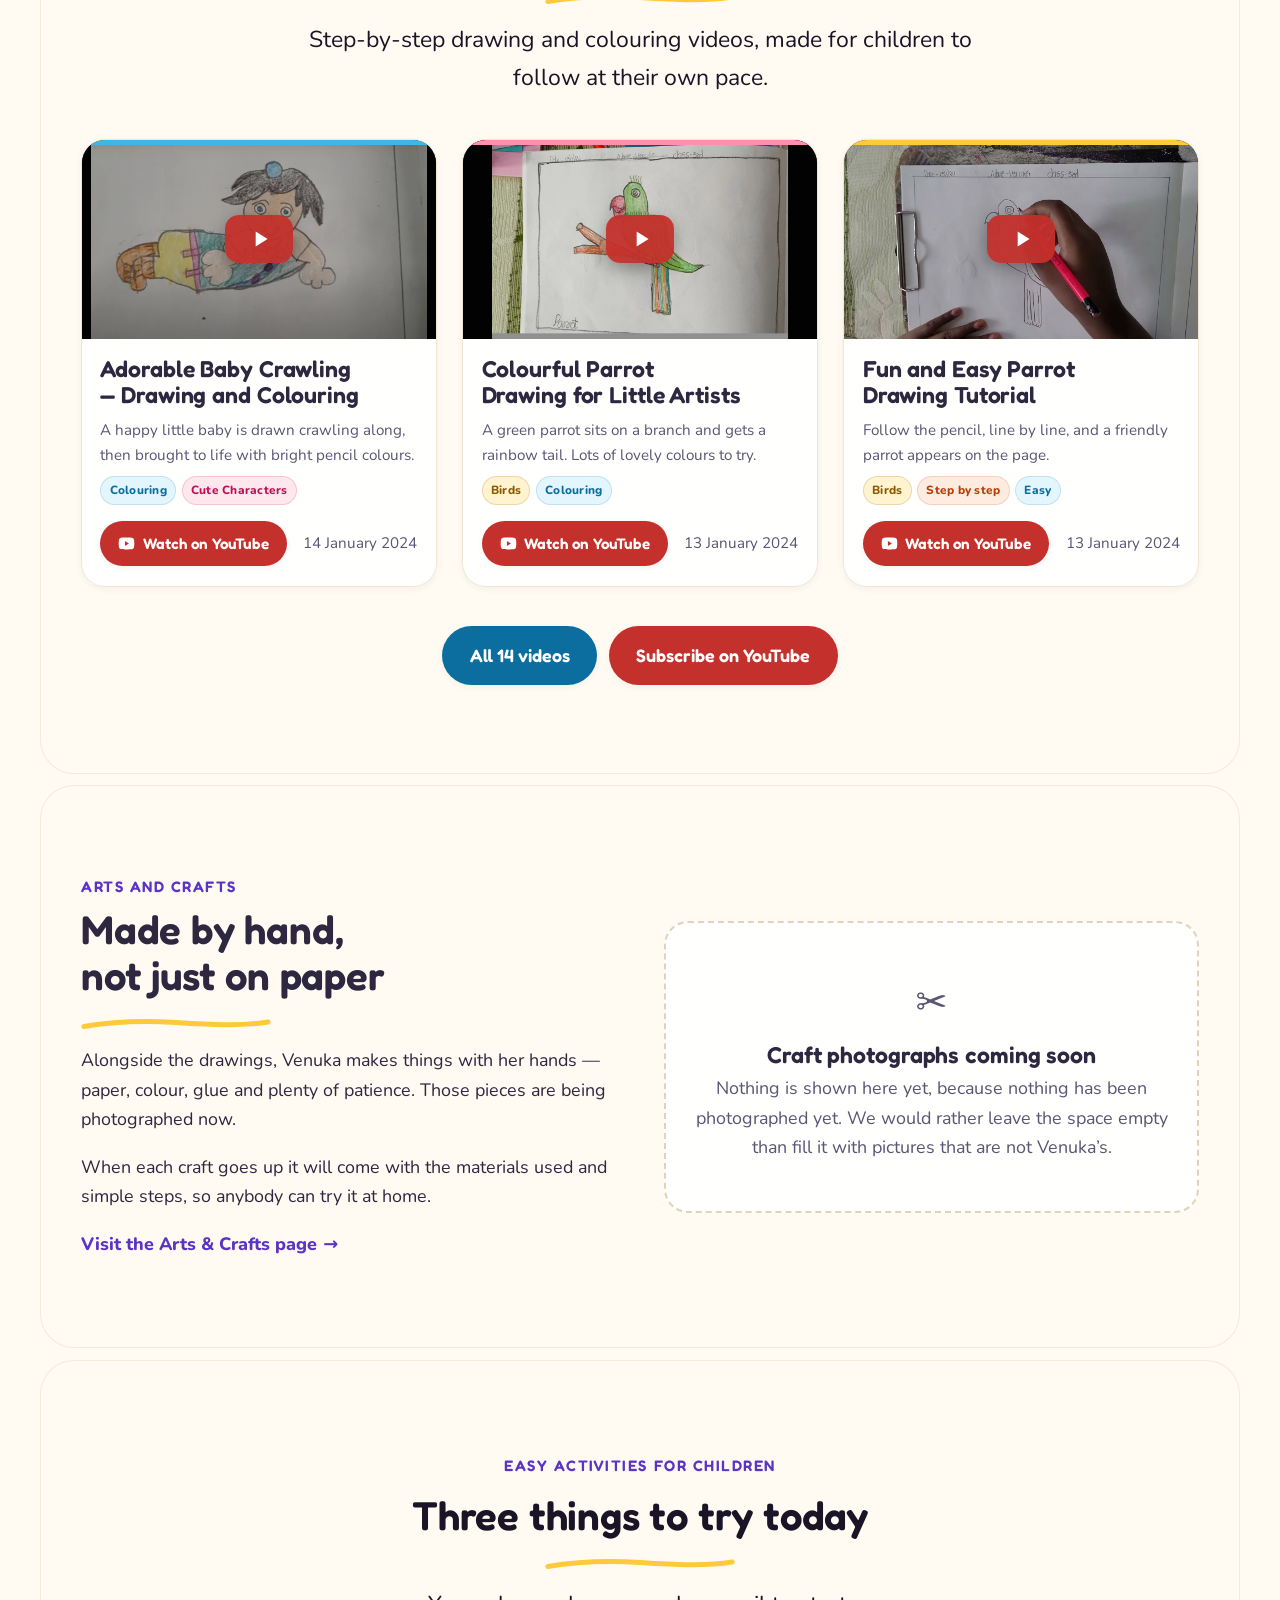
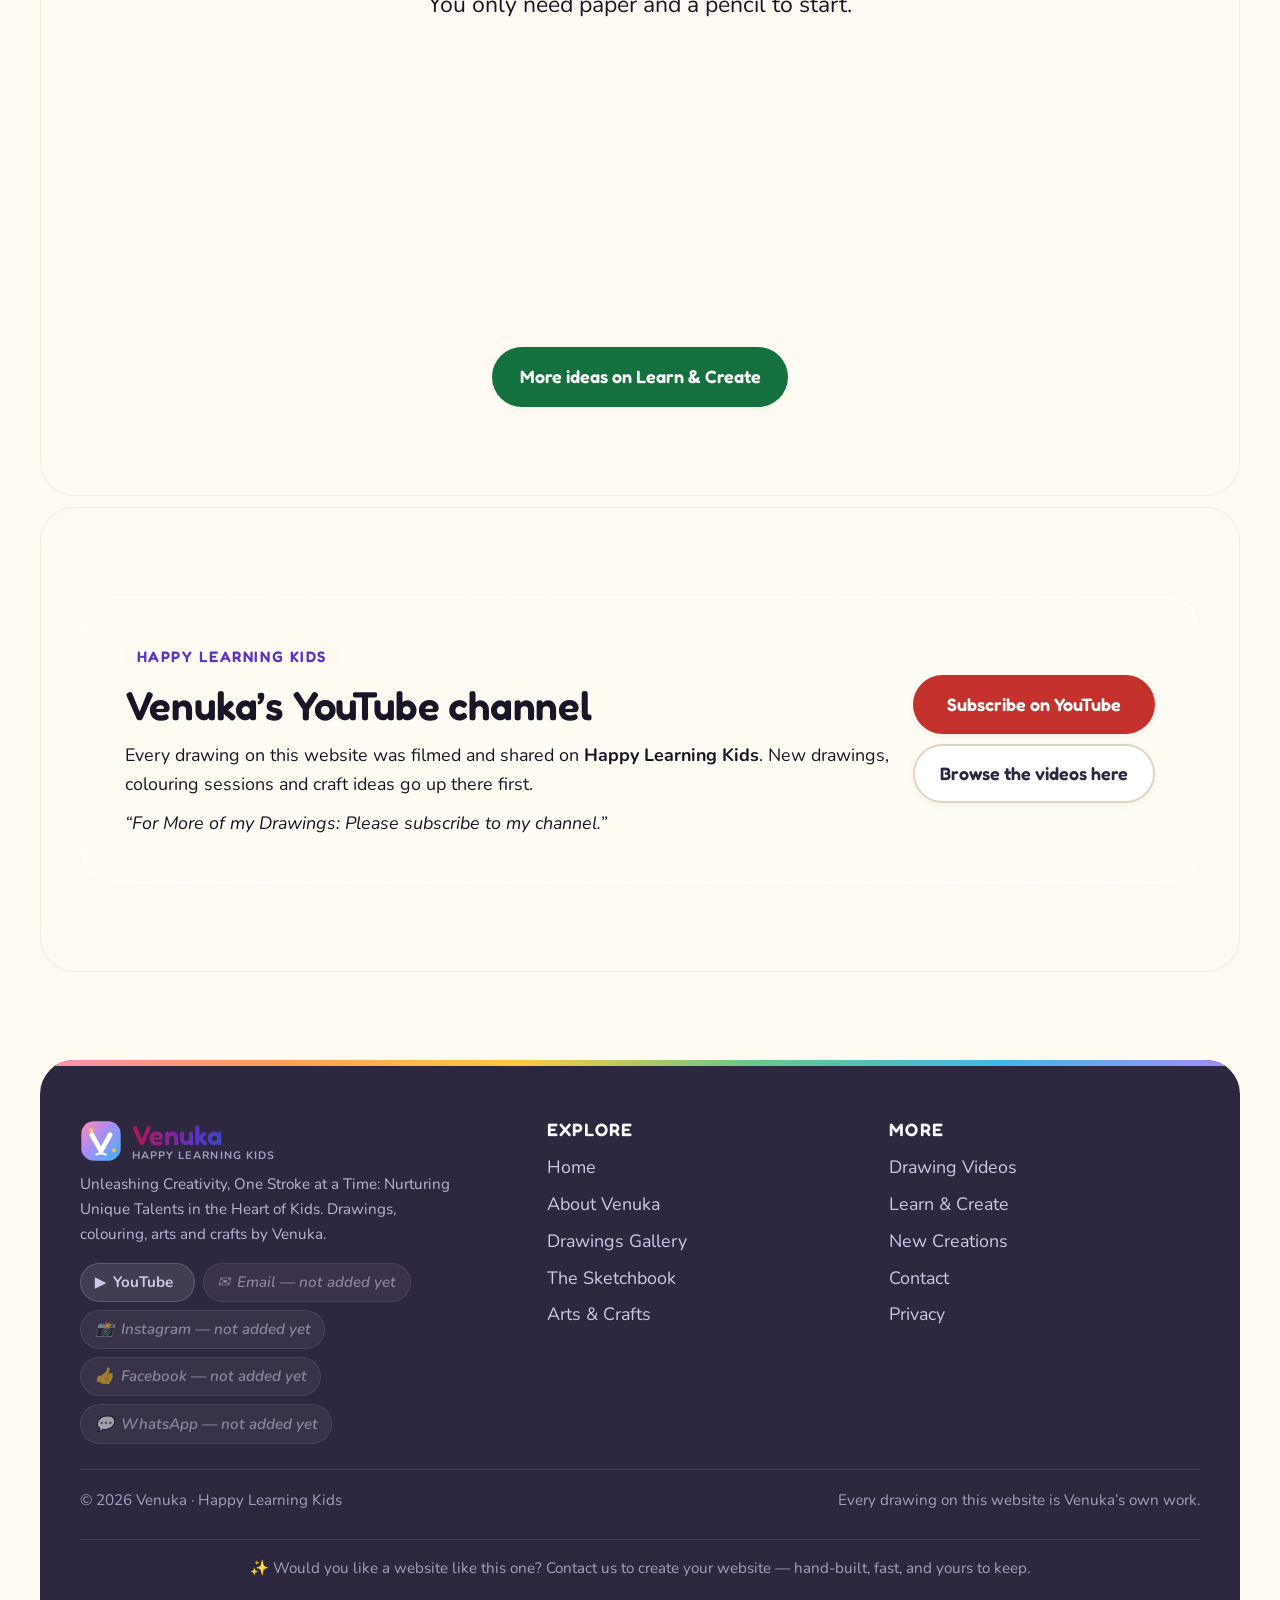
==== commit 61575e7c: "sketch book implemented" ====
--- a/index.html
+++ b/index.html
@@ -68,6 +68,7 @@
           <li><a href="index.html" aria-current="page">Home</a></li>
           <li><a href="about.html">About</a></li>
           <li><a href="drawings.html">Drawings</a></li>
+          <li><a href="sketchbook.html">Sketchbook</a></li>
           <li><a href="crafts.html">Arts &amp; Crafts</a></li>
           <li><a href="videos.html">Videos</a></li>
           <li><a href="learn.html">Learn &amp; Create</a></li>
@@ -264,6 +265,7 @@
           <li><a href="index.html">Home</a></li>
           <li><a href="about.html">About Venuka</a></li>
           <li><a href="drawings.html">Drawings Gallery</a></li>
+          <li><a href="sketchbook.html">The Sketchbook</a></li>
           <li><a href="crafts.html">Arts &amp; Crafts</a></li>
         </ul>
       </nav>
